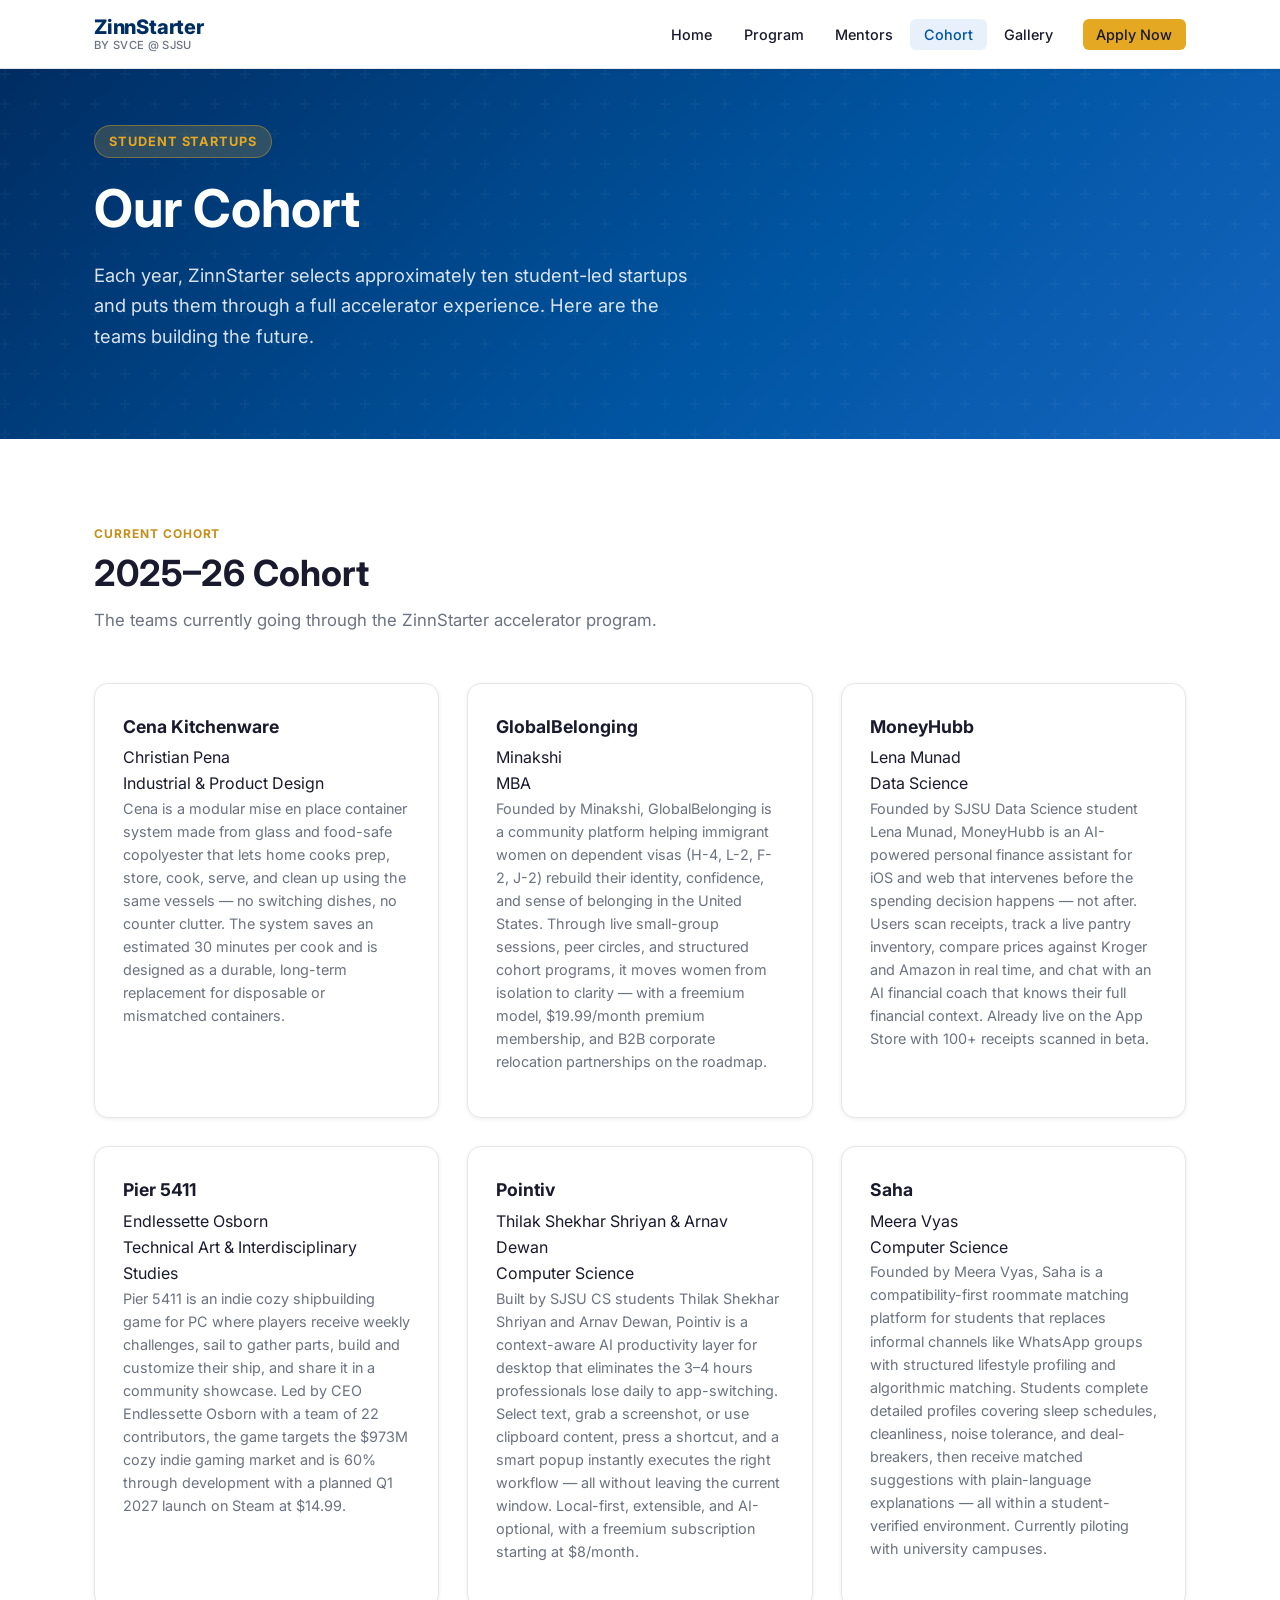
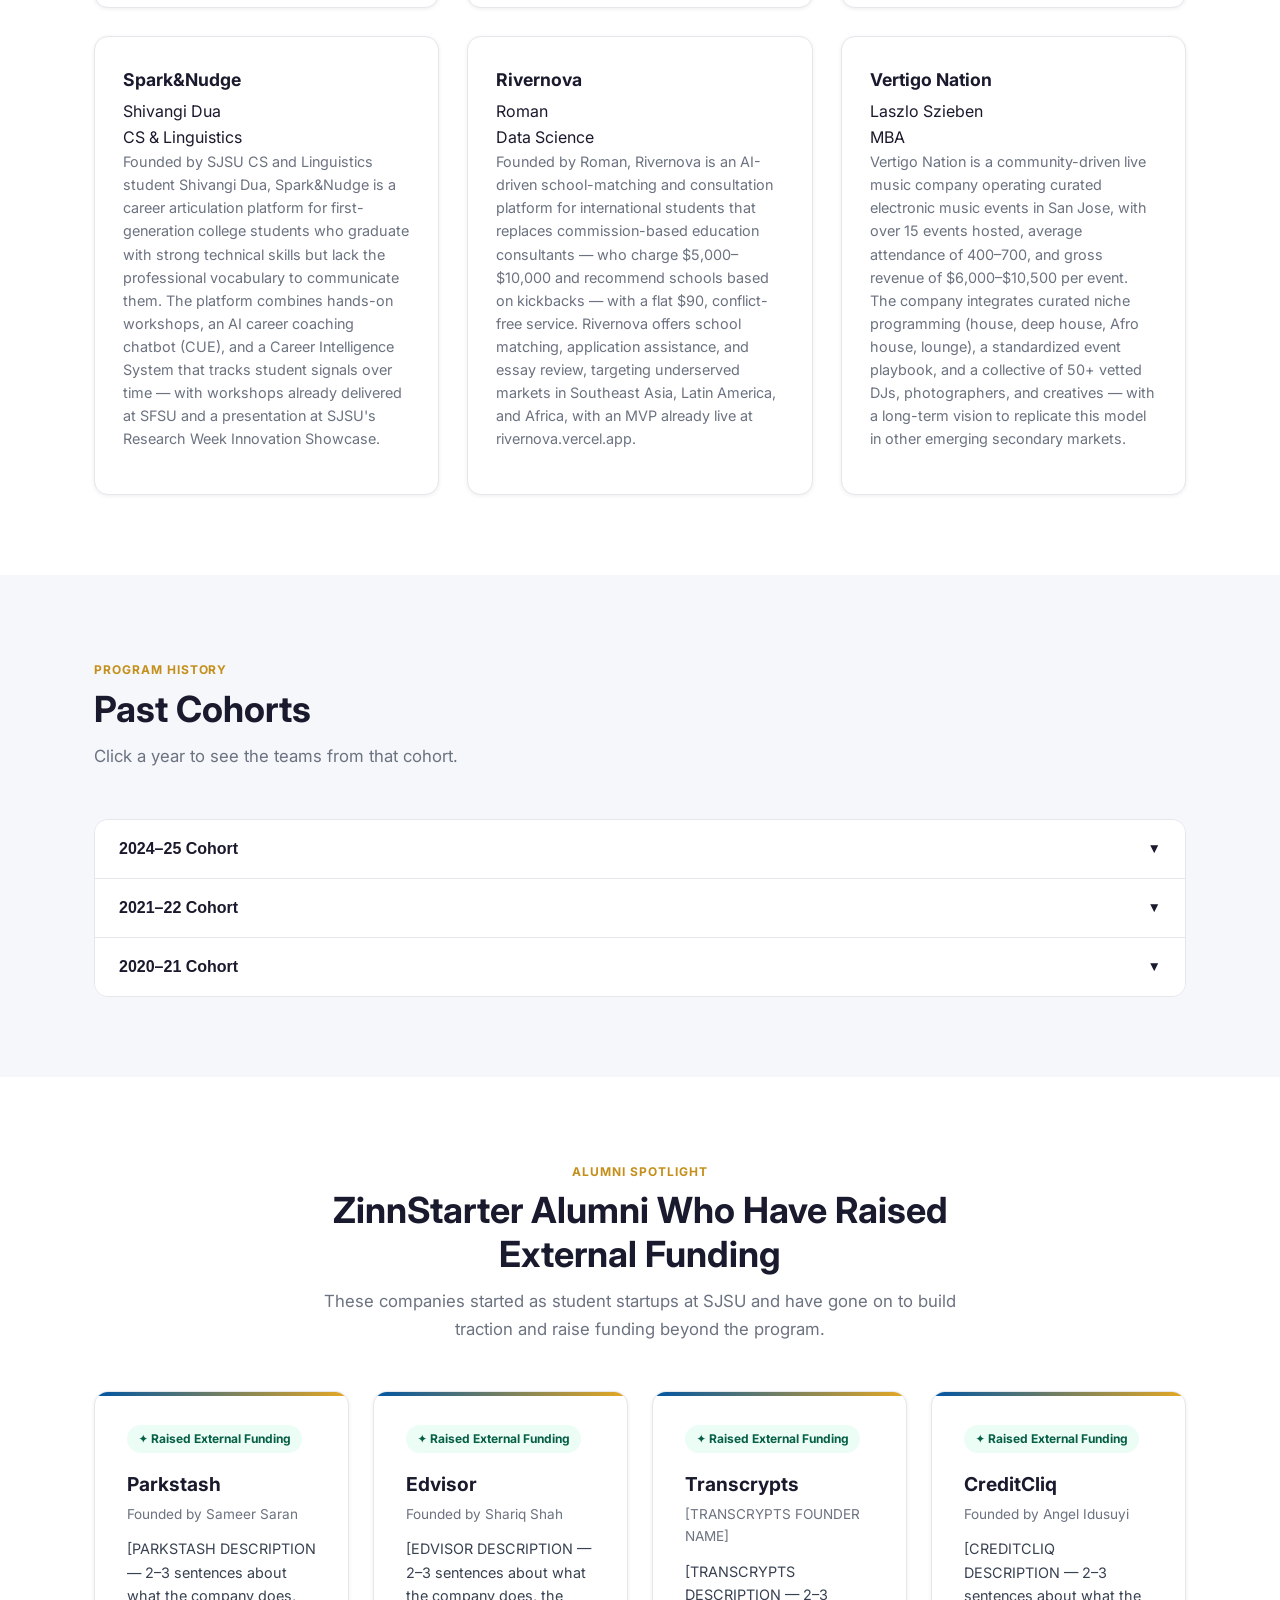
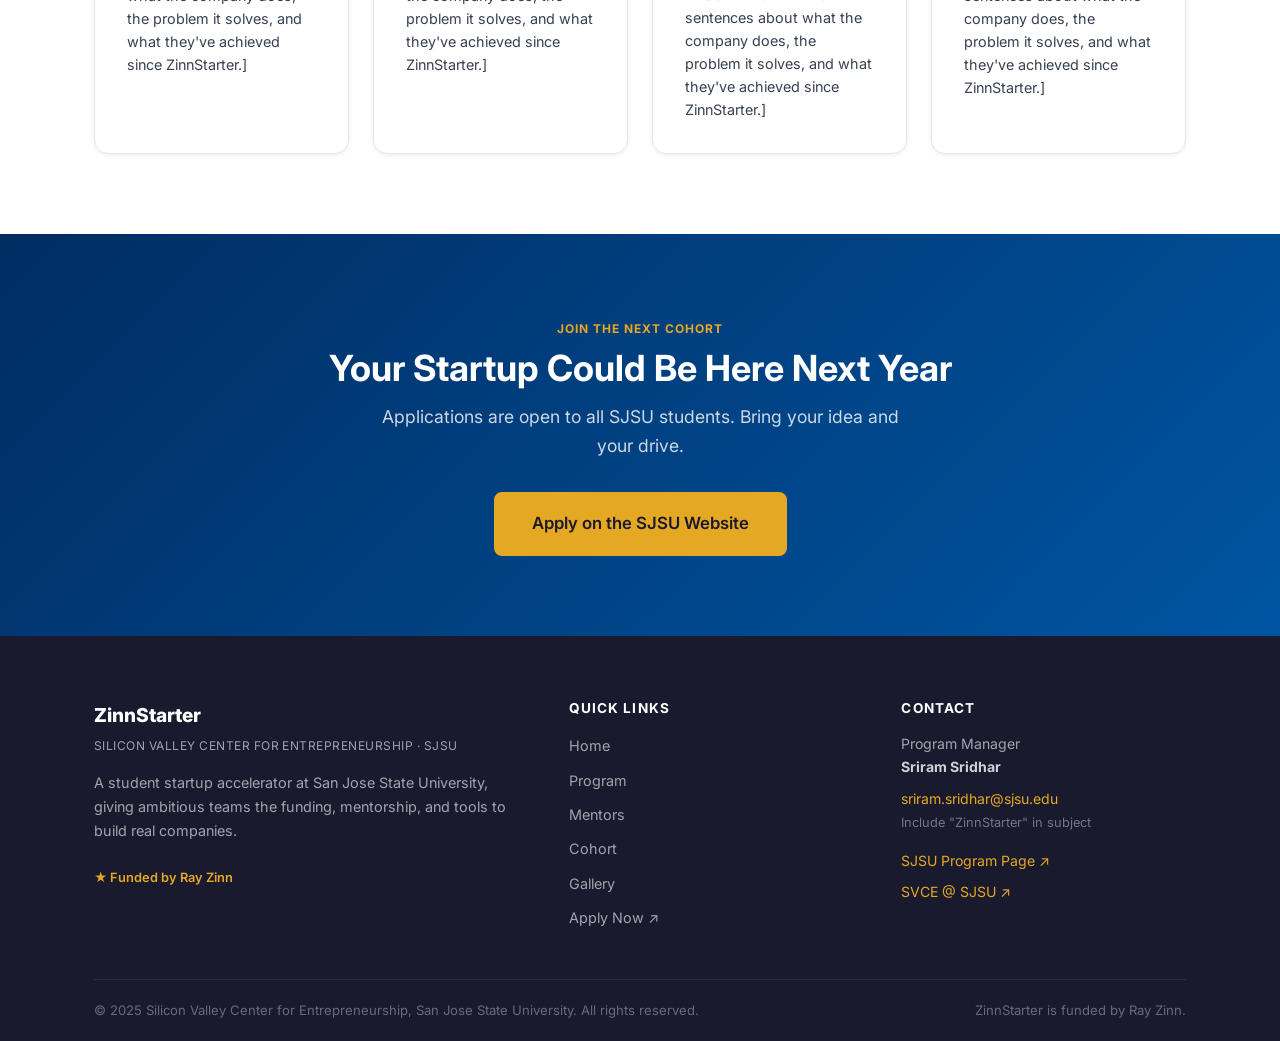
==== cohort.html @ bde7650b "Update all 2025-26 cohort cards to founder + major layout Converted remaining 8 team cards from `.te" ====
<!DOCTYPE html>
<html lang="en">
<head>
  <meta charset="UTF-8" />
  <meta name="viewport" content="width=device-width, initial-scale=1.0" />
  <title>Cohort — ZinnStarter | SVCE @ SJSU</title>
  <meta name="description" content="Meet the current and past ZinnStarter startup teams, and explore our notable alumni who have gone on to raise external funding." />
  <link rel="preconnect" href="https://fonts.googleapis.com" />
  <link rel="preconnect" href="https://fonts.gstatic.com" crossorigin />
  <link href="https://fonts.googleapis.com/css2?family=Inter:wght@400;500;600;700;800&display=swap" rel="stylesheet" />
  <link rel="stylesheet" href="css/styles.css" />
</head>
<body>

  <!-- ============================================================
       NAVIGATION
       ============================================================ -->
  <nav class="nav" id="main-nav">
    <div class="container">
      <div class="nav__inner">
        <a href="index.html" class="nav__logo">
          <span class="nav__logo-name">ZinnStarter</span>
          <span class="nav__logo-sub">by SVCE @ SJSU</span>
        </a>
        <ul class="nav__links">
          <li><a href="index.html">Home</a></li>
          <li><a href="program.html">Program</a></li>
          <li><a href="mentors.html">Mentors</a></li>
          <li><a href="cohort.html" class="active">Cohort</a></li>
          <li><a href="gallery.html">Gallery</a></li>
          <li><a href="https://www.sjsu.edu/svce/programs/zinnstarter.php" target="_blank" class="nav__apply">Apply Now</a></li>
        </ul>
        <button class="nav__hamburger" id="hamburger" aria-label="Toggle menu">
          <span></span><span></span><span></span>
        </button>
      </div>
    </div>
    <div class="nav__mobile" id="mobile-menu">
      <a href="index.html">Home</a>
      <a href="program.html">Program</a>
      <a href="mentors.html">Mentors</a>
      <a href="cohort.html">Cohort</a>
      <a href="gallery.html">Gallery</a>
      <a href="https://www.sjsu.edu/svce/programs/zinnstarter.php" target="_blank" class="nav__apply">Apply Now</a>
    </div>
  </nav>

  <!-- ============================================================
       HERO
       ============================================================ -->
  <section class="hero hero--sm">
    <div class="container">
      <div class="hero__content">
        <div class="hero__eyebrow">Student Startups</div>
        <h1>Our Cohort</h1>
        <p>Each year, ZinnStarter selects approximately ten student-led startups and puts them through a full accelerator experience. Here are the teams building the future.</p>
      </div>
    </div>
  </section>

  <!-- ============================================================
       CURRENT COHORT
       ============================================================ -->
  <section class="section">
    <div class="container">
      <div class="section-header">
        <span class="label">Current Cohort</span>
        <h2>2025–26 Cohort</h2>
        <p style="color: var(--gray);">The teams currently going through the ZinnStarter accelerator program.</p>
      </div>

      <div class="grid-3" style="gap: 1.75rem;">

        <div class="team-card">
          <div class="team-card__name">Cena Kitchenware</div>
          <div class="team-card__founder">Christian Pena</div>
          <div class="team-card__major">Industrial &amp; Product Design</div>
          <p class="team-card__desc">Cena is a modular mise en place container system made from glass and food-safe copolyester that lets home cooks prep, store, cook, serve, and clean up using the same vessels — no switching dishes, no counter clutter. The system saves an estimated 30 minutes per cook and is designed as a durable, long-term replacement for disposable or mismatched containers.</p>
        </div>

        <div class="team-card">
          <div class="team-card__name">GlobalBelonging</div>
          <div class="team-card__founder">Minakshi</div>
          <div class="team-card__major">MBA</div>
          <p class="team-card__desc">Founded by Minakshi, GlobalBelonging is a community platform helping immigrant women on dependent visas (H-4, L-2, F-2, J-2) rebuild their identity, confidence, and sense of belonging in the United States. Through live small-group sessions, peer circles, and structured cohort programs, it moves women from isolation to clarity — with a freemium model, $19.99/month premium membership, and B2B corporate relocation partnerships on the roadmap.</p>
        </div>

        <div class="team-card">
          <div class="team-card__name">MoneyHubb</div>
          <div class="team-card__founder">Lena Munad</div>
          <div class="team-card__major">Data Science</div>
          <p class="team-card__desc">Founded by SJSU Data Science student Lena Munad, MoneyHubb is an AI-powered personal finance assistant for iOS and web that intervenes before the spending decision happens — not after. Users scan receipts, track a live pantry inventory, compare prices against Kroger and Amazon in real time, and chat with an AI financial coach that knows their full financial context. Already live on the App Store with 100+ receipts scanned in beta.</p>
        </div>

        <div class="team-card">
          <div class="team-card__name">Pier 5411</div>
          <div class="team-card__founder">Endlessette Osborn</div>
          <div class="team-card__major">Technical Art &amp; Interdisciplinary Studies</div>
          <p class="team-card__desc">Pier 5411 is an indie cozy shipbuilding game for PC where players receive weekly challenges, sail to gather parts, build and customize their ship, and share it in a community showcase. Led by CEO Endlessette Osborn with a team of 22 contributors, the game targets the $973M cozy indie gaming market and is 60% through development with a planned Q1 2027 launch on Steam at $14.99.</p>
        </div>

        <div class="team-card">
          <div class="team-card__name">Pointiv</div>
          <div class="team-card__founder">Thilak Shekhar Shriyan &amp; Arnav Dewan</div>
          <div class="team-card__major">Computer Science</div>
          <p class="team-card__desc">Built by SJSU CS students Thilak Shekhar Shriyan and Arnav Dewan, Pointiv is a context-aware AI productivity layer for desktop that eliminates the 3–4 hours professionals lose daily to app-switching. Select text, grab a screenshot, or use clipboard content, press a shortcut, and a smart popup instantly executes the right workflow — all without leaving the current window. Local-first, extensible, and AI-optional, with a freemium subscription starting at $8/month.</p>
        </div>

        <div class="team-card">
          <div class="team-card__name">Saha</div>
          <div class="team-card__founder">Meera Vyas</div>
          <div class="team-card__major">Computer Science</div>
          <p class="team-card__desc">Founded by Meera Vyas, Saha is a compatibility-first roommate matching platform for students that replaces informal channels like WhatsApp groups with structured lifestyle profiling and algorithmic matching. Students complete detailed profiles covering sleep schedules, cleanliness, noise tolerance, and deal-breakers, then receive matched suggestions with plain-language explanations — all within a student-verified environment. Currently piloting with university campuses.</p>
        </div>

        <div class="team-card">
          <div class="team-card__name">Spark&amp;Nudge</div>
          <div class="team-card__founder">Shivangi Dua</div>
          <div class="team-card__major">CS &amp; Linguistics</div>
          <p class="team-card__desc">Founded by SJSU CS and Linguistics student Shivangi Dua, Spark&amp;Nudge is a career articulation platform for first-generation college students who graduate with strong technical skills but lack the professional vocabulary to communicate them. The platform combines hands-on workshops, an AI career coaching chatbot (CUE), and a Career Intelligence System that tracks student signals over time — with workshops already delivered at SFSU and a presentation at SJSU's Research Week Innovation Showcase.</p>
        </div>

        <div class="team-card">
          <div class="team-card__name">Rivernova</div>
          <div class="team-card__founder">Roman</div>
          <div class="team-card__major">Data Science</div>
          <p class="team-card__desc">Founded by Roman, Rivernova is an AI-driven school-matching and consultation platform for international students that replaces commission-based education consultants — who charge $5,000–$10,000 and recommend schools based on kickbacks — with a flat $90, conflict-free service. Rivernova offers school matching, application assistance, and essay review, targeting underserved markets in Southeast Asia, Latin America, and Africa, with an MVP already live at rivernova.vercel.app.</p>
        </div>

        <div class="team-card">
          <div class="team-card__name">Vertigo Nation</div>
          <div class="team-card__founder">Laszlo Szieben</div>
          <div class="team-card__major">MBA</div>
          <p class="team-card__desc">Vertigo Nation is a community-driven live music company operating curated electronic music events in San Jose, with over 15 events hosted, average attendance of 400–700, and gross revenue of $6,000–$10,500 per event. The company integrates curated niche programming (house, deep house, Afro house, lounge), a standardized event playbook, and a collective of 50+ vetted DJs, photographers, and creatives — with a long-term vision to replicate this model in other emerging secondary markets.</p>
        </div>

        <!-- Add more team cards here by copying one of the blocks above -->

      </div>
    </div>
  </section>

  <!-- ============================================================
       PAST COHORTS (ACCORDION)
       ============================================================ -->
  <section class="section section--alt">
    <div class="container">
      <div class="section-header">
        <span class="label">Program History</span>
        <h2>Past Cohorts</h2>
        <p style="color: var(--gray);">Click a year to see the teams from that cohort.</p>
      </div>

      <div class="accordion" id="cohort-accordion">

        <div class="accordion__item">
          <button class="accordion__trigger" data-target="cohort-2024-25">
            <span>2024–25 Cohort</span>
            <span class="accordion__chevron">▼</span>
          </button>
          <div class="accordion__body" id="cohort-2024-25">
            <div class="past-team-list">
              <div class="past-team-item"><div class="past-team-item__name">Dawini</div></div>
              <div class="past-team-item"><div class="past-team-item__name">FreshPicked</div></div>
              <div class="past-team-item"><div class="past-team-item__name">GoodLoop</div></div>
              <div class="past-team-item"><div class="past-team-item__name">Little Star Education</div></div>
              <div class="past-team-item"><div class="past-team-item__name">MockerView</div></div>
              <div class="past-team-item"><div class="past-team-item__name">Social Satellite</div></div>
            </div>
          </div>
        </div>

        <div class="accordion__item">
          <button class="accordion__trigger" data-target="cohort-2021-22">
            <span>2021–22 Cohort</span>
            <span class="accordion__chevron">▼</span>
          </button>
          <div class="accordion__body" id="cohort-2021-22">
            <div class="past-team-list">
              <div class="past-team-item"><div class="past-team-item__name">AniTech</div></div>
              <div class="past-team-item"><div class="past-team-item__name">B.Social</div></div>
              <div class="past-team-item"><div class="past-team-item__name">Better Connects</div></div>
              <div class="past-team-item"><div class="past-team-item__name">Feed Me A Job</div></div>
              <div class="past-team-item"><div class="past-team-item__name">FutPlay</div></div>
              <div class="past-team-item"><div class="past-team-item__name">HealthNut</div></div>
              <div class="past-team-item"><div class="past-team-item__name">K7ATSM</div></div>
              <div class="past-team-item"><div class="past-team-item__name">The Likability Experiment</div></div>
              <div class="past-team-item"><div class="past-team-item__name">UrbanFits</div></div>
            </div>
          </div>
        </div>

        <div class="accordion__item">
          <button class="accordion__trigger" data-target="cohort-2020-21">
            <span>2020–21 Cohort</span>
            <span class="accordion__chevron">▼</span>
          </button>
          <div class="accordion__body" id="cohort-2020-21">
            <div class="past-team-list">
              <div class="past-team-item"><div class="past-team-item__name">Cooper Health</div></div>
              <div class="past-team-item"><div class="past-team-item__name">Evolve</div></div>
              <div class="past-team-item"><div class="past-team-item__name">GoUsers</div></div>
              <div class="past-team-item"><div class="past-team-item__name">Haast</div></div>
              <div class="past-team-item"><div class="past-team-item__name">OutFluencer</div></div>
              <div class="past-team-item"><div class="past-team-item__name">Sentry Automation</div></div>
              <div class="past-team-item"><div class="past-team-item__name">The Savory Club</div></div>
              <div class="past-team-item"><div class="past-team-item__name">TransCrypts</div></div>
              <div class="past-team-item"><div class="past-team-item__name">Truga</div></div>
              <div class="past-team-item"><div class="past-team-item__name">YouNancial</div></div>
            </div>
          </div>
        </div>

        <!-- Add more past cohort years above by copying an accordion__item block -->

      </div>
    </div>
  </section>

  <!-- ============================================================
       NOTABLE ALUMNI
       ============================================================ -->
  <section class="section">
    <div class="container">
      <div class="section-header text-center">
        <span class="label">Alumni Spotlight</span>
        <h2>ZinnStarter Alumni Who Have Raised External Funding</h2>
        <p>These companies started as student startups at SJSU and have gone on to build traction and raise funding beyond the program.</p>
      </div>
      <div class="grid-4">

        <div class="alumni-card">
          <div class="alumni-card__badge">✦ Raised External Funding</div>
          <div class="alumni-card__name">Parkstash</div>
          <div class="alumni-card__founder">Founded by Sameer Saran</div>
          <p class="alumni-card__desc">[PARKSTASH DESCRIPTION — 2–3 sentences about what the company does, the problem it solves, and what they've achieved since ZinnStarter.]</p>
        </div>

        <div class="alumni-card">
          <div class="alumni-card__badge">✦ Raised External Funding</div>
          <div class="alumni-card__name">Edvisor</div>
          <div class="alumni-card__founder">Founded by Shariq Shah</div>
          <p class="alumni-card__desc">[EDVISOR DESCRIPTION — 2–3 sentences about what the company does, the problem it solves, and what they've achieved since ZinnStarter.]</p>
        </div>

        <div class="alumni-card">
          <div class="alumni-card__badge">✦ Raised External Funding</div>
          <div class="alumni-card__name">Transcrypts</div>
          <div class="alumni-card__founder">[TRANSCRYPTS FOUNDER NAME]</div>
          <p class="alumni-card__desc">[TRANSCRYPTS DESCRIPTION — 2–3 sentences about what the company does, the problem it solves, and what they've achieved since ZinnStarter.]</p>
        </div>

        <div class="alumni-card">
          <div class="alumni-card__badge">✦ Raised External Funding</div>
          <div class="alumni-card__name">CreditCliq</div>
          <div class="alumni-card__founder">Founded by Angel Idusuyi</div>
          <p class="alumni-card__desc">[CREDITCLIQ DESCRIPTION — 2–3 sentences about what the company does, the problem it solves, and what they've achieved since ZinnStarter.]</p>
        </div>

      </div>
    </div>
  </section>

  <!-- ============================================================
       APPLY CTA
       ============================================================ -->
  <div class="cta-band">
    <div class="container">
      <span class="label" style="color: var(--gold);">Join the Next Cohort</span>
      <h2>Your Startup Could Be Here Next Year</h2>
      <p>Applications are open to all SJSU students. Bring your idea and your drive.</p>
      <a href="https://www.sjsu.edu/svce/programs/zinnstarter.php" target="_blank" class="btn btn-gold btn-lg">Apply on the SJSU Website</a>
    </div>
  </div>

  <!-- ============================================================
       FOOTER
       ============================================================ -->
  <footer class="footer">
    <div class="container">
      <div class="footer__grid">
        <div>
          <span class="footer__logo-name">ZinnStarter</span>
          <span class="footer__logo-sub">Silicon Valley Center for Entrepreneurship · SJSU</span>
          <p class="footer__tagline">A student startup accelerator at San Jose State University, giving ambitious teams the funding, mentorship, and tools to build real companies.</p>
          <span class="footer__funded">★ Funded by Ray Zinn</span>
        </div>
        <div>
          <h4>Quick Links</h4>
          <ul class="footer__links">
            <li><a href="index.html">Home</a></li>
            <li><a href="program.html">Program</a></li>
            <li><a href="mentors.html">Mentors</a></li>
            <li><a href="cohort.html">Cohort</a></li>
            <li><a href="gallery.html">Gallery</a></li>
            <li><a href="https://www.sjsu.edu/svce/programs/zinnstarter.php" target="_blank">Apply Now ↗</a></li>
          </ul>
        </div>
        <div class="footer__contact">
          <h4>Contact</h4>
          <p>Program Manager<br><strong style="color: rgba(255,255,255,0.8);">Sriram Sridhar</strong></p>
          <p><a href="mailto:sriram.sridhar@sjsu.edu?subject=ZinnStarter">sriram.sridhar@sjsu.edu</a><br><span style="font-size: 0.8rem; color: rgba(255,255,255,0.4);">Include "ZinnStarter" in subject</span></p>
          <p style="margin-top: 1rem;"><a href="https://www.sjsu.edu/svce/programs/zinnstarter.php" target="_blank">SJSU Program Page ↗</a></p>
          <p><a href="https://www.sjsu.edu/svce/" target="_blank">SVCE @ SJSU ↗</a></p>
        </div>
      </div>
      <div class="footer__bottom">
        <span>&copy; 2025 Silicon Valley Center for Entrepreneurship, San Jose State University. All rights reserved.</span>
        <span>ZinnStarter is funded by Ray Zinn.</span>
      </div>
    </div>
  </footer>

  <script src="js/nav.js"></script>
  <script src="js/accordion.js"></script>
</body>
</html>
---- css/styles.css ----
/* =============================================================
   ZinnStarter — Main Stylesheet
   SJSU / Silicon Valley Center for Entrepreneurship
   ============================================================= */

/* -------------------------------------------------------------
   1. Variables & Reset
   ------------------------------------------------------------- */
:root {
  --blue:       #0055A2;
  --blue-dark:  #002D62;
  --blue-light: #E8F0FB;
  --gold:       #E5A823;
  --gold-dark:  #C48F1A;
  --dark:       #1A1A2E;
  --gray:       #6B7280;
  --gray-light: #9CA3AF;
  --border:     #E5E7EB;
  --light-bg:   #F5F7FA;
  --white:      #FFFFFF;
  --shadow-sm:  0 1px 4px rgba(0, 0, 0, 0.07);
  --shadow:     0 2px 12px rgba(0, 0, 0, 0.09);
  --shadow-lg:  0 8px 32px rgba(0, 0, 0, 0.12);
  --radius:     8px;
  --radius-lg:  14px;
  --transition: 0.2s ease;
  --max-width:  1140px;
}

*, *::before, *::after {
  box-sizing: border-box;
  margin: 0;
  padding: 0;
}

html {
  scroll-behavior: smooth;
}

body {
  font-family: 'Inter', system-ui, -apple-system, sans-serif;
  font-size: 16px;
  line-height: 1.65;
  color: var(--dark);
  background: var(--white);
  -webkit-font-smoothing: antialiased;
}

img {
  display: block;
  max-width: 100%;
}

a {
  color: var(--blue);
  text-decoration: none;
  transition: color var(--transition);
}

a:hover {
  color: var(--blue-dark);
}

ul {
  list-style: none;
}

/* -------------------------------------------------------------
   2. Typography
   ------------------------------------------------------------- */
h1, h2, h3, h4, h5, h6 {
  font-weight: 700;
  line-height: 1.2;
  color: var(--dark);
}

h1 { font-size: clamp(2rem, 5vw, 3.25rem); }
h2 { font-size: clamp(1.6rem, 3vw, 2.25rem); }
h3 { font-size: clamp(1.2rem, 2vw, 1.5rem); }
h4 { font-size: 1.125rem; }

p {
  color: #374151;
}

.text-center { text-align: center; }
.text-gray   { color: var(--gray); }

.label {
  display: inline-block;
  font-size: 0.75rem;
  font-weight: 700;
  letter-spacing: 0.08em;
  text-transform: uppercase;
  color: var(--gold-dark);
  margin-bottom: 0.5rem;
}

/* -------------------------------------------------------------
   3. Layout Utilities
   ------------------------------------------------------------- */
.container {
  width: 100%;
  max-width: var(--max-width);
  margin: 0 auto;
  padding: 0 1.5rem;
}

.section {
  padding: 5rem 0;
}

.section--alt {
  background: var(--light-bg);
}

.section--dark {
  background: var(--blue-dark);
  color: var(--white);
}

.section--dark h2,
.section--dark h3,
.section--dark p {
  color: var(--white);
}

.section-header {
  margin-bottom: 3rem;
}

.section-header.text-center {
  max-width: 640px;
  margin-left: auto;
  margin-right: auto;
  margin-bottom: 3rem;
}

.section-header h2 {
  margin-bottom: 0.75rem;
}

.section-header p {
  font-size: 1.05rem;
  color: var(--gray);
}

.section--dark .section-header p {
  color: rgba(255, 255, 255, 0.75);
}

.grid-2 {
  display: grid;
  grid-template-columns: 1fr 1fr;
  gap: 2.5rem;
  align-items: center;
}

.grid-3 {
  display: grid;
  grid-template-columns: repeat(3, 1fr);
  gap: 2rem;
}

.grid-4 {
  display: grid;
  grid-template-columns: repeat(4, 1fr);
  gap: 1.5rem;
}

/* -------------------------------------------------------------
   4. Buttons
   ------------------------------------------------------------- */
.btn {
  display: inline-flex;
  align-items: center;
  gap: 0.5rem;
  padding: 0.75rem 1.75rem;
  border-radius: var(--radius);
  font-size: 0.95rem;
  font-weight: 600;
  cursor: pointer;
  border: 2px solid transparent;
  transition: all var(--transition);
  white-space: nowrap;
}

.btn-primary {
  background: var(--blue);
  color: var(--white);
  border-color: var(--blue);
}

.btn-primary:hover {
  background: var(--blue-dark);
  border-color: var(--blue-dark);
  color: var(--white);
}

.btn-gold {
  background: var(--gold);
  color: var(--dark);
  border-color: var(--gold);
}

.btn-gold:hover {
  background: var(--gold-dark);
  border-color: var(--gold-dark);
  color: var(--dark);
}

.btn-outline {
  background: transparent;
  color: var(--white);
  border-color: rgba(255, 255, 255, 0.7);
}

.btn-outline:hover {
  background: rgba(255, 255, 255, 0.12);
  color: var(--white);
  border-color: var(--white);
}

.btn-outline-blue {
  background: transparent;
  color: var(--blue);
  border-color: var(--blue);
}

.btn-outline-blue:hover {
  background: var(--blue);
  color: var(--white);
}

.btn-lg {
  padding: 1rem 2.25rem;
  font-size: 1.05rem;
}

.btn-group {
  display: flex;
  gap: 1rem;
  flex-wrap: wrap;
}

/* -------------------------------------------------------------
   5. Navigation
   ------------------------------------------------------------- */
.nav {
  position: sticky;
  top: 0;
  z-index: 100;
  background: var(--white);
  border-bottom: 1px solid var(--border);
  box-shadow: var(--shadow-sm);
}

.nav__inner {
  display: flex;
  align-items: center;
  justify-content: space-between;
  height: 68px;
}

.nav__logo {
  display: flex;
  flex-direction: column;
  line-height: 1.2;
  text-decoration: none;
}

.nav__logo-name {
  font-size: 1.25rem;
  font-weight: 800;
  color: var(--blue-dark);
  letter-spacing: -0.01em;
}

.nav__logo-sub {
  font-size: 0.7rem;
  font-weight: 500;
  color: var(--gray);
  letter-spacing: 0.03em;
  text-transform: uppercase;
}

.nav__links {
  display: flex;
  align-items: center;
  gap: 0.25rem;
}

.nav__links a {
  padding: 0.45rem 0.85rem;
  border-radius: 6px;
  font-size: 0.9rem;
  font-weight: 500;
  color: var(--dark);
  transition: all var(--transition);
}

.nav__links a:hover,
.nav__links a.active {
  color: var(--blue);
  background: var(--blue-light);
}

.nav__apply {
  margin-left: 0.75rem;
  padding: 0.5rem 1.25rem;
  background: var(--gold);
  color: var(--dark) !important;
  border-radius: var(--radius);
  font-weight: 700;
  font-size: 0.88rem;
}

.nav__apply:hover {
  background: var(--gold-dark) !important;
  color: var(--dark) !important;
}

.nav__hamburger {
  display: none;
  flex-direction: column;
  gap: 5px;
  background: none;
  border: none;
  cursor: pointer;
  padding: 6px;
}

.nav__hamburger span {
  display: block;
  width: 24px;
  height: 2px;
  background: var(--dark);
  border-radius: 2px;
  transition: all var(--transition);
}

.nav__mobile {
  display: none;
  flex-direction: column;
  background: var(--white);
  border-top: 1px solid var(--border);
  padding: 1rem 1.5rem 1.5rem;
  gap: 0.25rem;
}

.nav__mobile a {
  display: block;
  padding: 0.65rem 0.75rem;
  border-radius: 6px;
  font-weight: 500;
  color: var(--dark);
}

.nav__mobile a:hover {
  background: var(--blue-light);
  color: var(--blue);
}

.nav__mobile .nav__apply {
  margin-left: 0;
  margin-top: 0.5rem;
  text-align: center;
  display: block;
  padding: 0.75rem;
}

.nav.mobile-open .nav__mobile {
  display: flex;
}

/* -------------------------------------------------------------
   6. Hero Sections
   ------------------------------------------------------------- */
.hero {
  background: linear-gradient(135deg, var(--blue-dark) 0%, var(--blue) 60%, #1565C0 100%);
  color: var(--white);
  padding: 6rem 0;
  position: relative;
  overflow: hidden;
}

.hero::before {
  content: '';
  position: absolute;
  inset: 0;
  background: url("data:image/svg+xml,%3Csvg width='60' height='60' viewBox='0 0 60 60' xmlns='http://www.w3.org/2000/svg'%3E%3Cg fill='none' fill-rule='evenodd'%3E%3Cg fill='%23ffffff' fill-opacity='0.03'%3E%3Cpath d='M36 34v-4h-2v4h-4v2h4v4h2v-4h4v-2h-4zm0-30V0h-2v4h-4v2h4v4h2V6h4V4h-4zM6 34v-4H4v4H0v2h4v4h2v-4h4v-2H6zM6 4V0H4v4H0v2h4v4h2V6h4V4H6z'/%3E%3C/g%3E%3C/g%3E%3C/svg%3E");
  pointer-events: none;
}

.hero--sm {
  padding: 3.5rem 0;
}

.hero__content {
  position: relative;
  z-index: 1;
}

.hero h1 {
  color: var(--white);
  margin-bottom: 1.25rem;
}

.hero p {
  color: rgba(255, 255, 255, 0.85);
  font-size: 1.15rem;
  max-width: 620px;
  margin-bottom: 2rem;
}

.hero__eyebrow {
  display: inline-block;
  background: rgba(229, 168, 35, 0.2);
  color: var(--gold);
  border: 1px solid rgba(229, 168, 35, 0.4);
  border-radius: 100px;
  padding: 0.3rem 0.9rem;
  font-size: 0.8rem;
  font-weight: 700;
  letter-spacing: 0.07em;
  text-transform: uppercase;
  margin-bottom: 1.25rem;
}

/* -------------------------------------------------------------
   7. Cards
   ------------------------------------------------------------- */
.card {
  background: var(--white);
  border: 1px solid var(--border);
  border-radius: var(--radius-lg);
  padding: 2rem;
  box-shadow: var(--shadow-sm);
  transition: transform var(--transition), box-shadow var(--transition);
}

.card:hover {
  transform: translateY(-3px);
  box-shadow: var(--shadow);
}

.card__icon {
  width: 48px;
  height: 48px;
  border-radius: 10px;
  background: var(--blue-light);
  display: flex;
  align-items: center;
  justify-content: center;
  margin-bottom: 1.25rem;
  font-size: 1.4rem;
}

.card h3 {
  margin-bottom: 0.5rem;
}

.card p {
  font-size: 0.95rem;
  color: var(--gray);
}

/* -------------------------------------------------------------
   8. Placeholder Images
   ------------------------------------------------------------- */
.placeholder-img {
  background: linear-gradient(135deg, #E5E7EB 0%, #D1D5DB 100%);
  border-radius: var(--radius);
  display: flex;
  align-items: center;
  justify-content: center;
  text-align: center;
  color: var(--gray);
  font-size: 0.8rem;
  font-weight: 600;
  letter-spacing: 0.04em;
  text-transform: uppercase;
  border: 2px dashed #9CA3AF;
  padding: 1rem;
  line-height: 1.4;
}

.placeholder-img--square {
  aspect-ratio: 1 / 1;
}

.placeholder-img--wide {
  aspect-ratio: 16 / 9;
}

.placeholder-img--tall {
  aspect-ratio: 3 / 4;
}

/* -------------------------------------------------------------
   9. Stats Bar
   ------------------------------------------------------------- */
.stats-bar {
  background: var(--blue-dark);
  padding: 3rem 0;
}

.stats-bar__grid {
  display: grid;
  grid-template-columns: repeat(4, 1fr);
  gap: 1rem;
  text-align: center;
}

.stat-item__number {
  font-size: 2.25rem;
  font-weight: 800;
  color: var(--gold);
  line-height: 1;
  margin-bottom: 0.35rem;
}

.stat-item__label {
  font-size: 0.85rem;
  color: rgba(255, 255, 255, 0.75);
  font-weight: 500;
}

/* -------------------------------------------------------------
   10. Mentor Cards
   ------------------------------------------------------------- */
.mentor-card {
  background: var(--white);
  border: 1px solid var(--border);
  border-radius: var(--radius-lg);
  overflow: hidden;
  box-shadow: var(--shadow-sm);
  transition: transform var(--transition), box-shadow var(--transition);
}

.mentor-card:hover {
  transform: translateY(-4px);
  box-shadow: var(--shadow);
}

.mentor-card__photo {
  width: 100%;
  aspect-ratio: 1 / 1;
  object-fit: cover;
}

.mentor-card__body {
  padding: 1.5rem;
}

.mentor-card__name {
  font-size: 1.1rem;
  font-weight: 700;
  margin-bottom: 0.2rem;
  color: var(--dark);
}

.mentor-card__title {
  font-size: 0.85rem;
  color: var(--blue);
  font-weight: 600;
  margin-bottom: 0.75rem;
}

.mentor-card__bio {
  font-size: 0.9rem;
  color: var(--gray);
  line-height: 1.6;
}

/* -------------------------------------------------------------
   11. Team / Cohort Cards
   ------------------------------------------------------------- */
.team-card {
  background: var(--white);
  border: 1px solid var(--border);
  border-radius: var(--radius-lg);
  padding: 1.75rem;
  box-shadow: var(--shadow-sm);
  transition: transform var(--transition), box-shadow var(--transition);
}

.team-card:hover {
  transform: translateY(-3px);
  box-shadow: var(--shadow);
}

.team-card__logo {
  width: 64px;
  height: 64px;
  border-radius: 10px;
  margin-bottom: 1.25rem;
}

.team-card__name {
  font-size: 1.1rem;
  font-weight: 700;
  margin-bottom: 0.2rem;
}

.team-card__tagline {
  font-size: 0.85rem;
  color: var(--blue);
  font-weight: 600;
  margin-bottom: 0.75rem;
}

.team-card__desc {
  font-size: 0.9rem;
  color: var(--gray);
  line-height: 1.6;
  margin-bottom: 1rem;
}

.tag {
  display: inline-block;
  padding: 0.25rem 0.65rem;
  background: var(--blue-light);
  color: var(--blue);
  border-radius: 100px;
  font-size: 0.75rem;
  font-weight: 600;
  margin-right: 0.35rem;
  margin-bottom: 0.25rem;
}

.tag--gold {
  background: rgba(229, 168, 35, 0.15);
  color: var(--gold-dark);
}

.tag--green {
  background: #ECFDF5;
  color: #065F46;
}

/* -------------------------------------------------------------
   12. Alumni Section
   ------------------------------------------------------------- */
.alumni-card {
  background: var(--white);
  border: 1px solid var(--border);
  border-radius: var(--radius-lg);
  padding: 2rem;
  box-shadow: var(--shadow-sm);
  position: relative;
  overflow: hidden;
}

.alumni-card::before {
  content: '';
  position: absolute;
  top: 0;
  left: 0;
  right: 0;
  height: 4px;
  background: linear-gradient(90deg, var(--blue), var(--gold));
}

.alumni-card__badge {
  display: inline-flex;
  align-items: center;
  gap: 0.3rem;
  background: #ECFDF5;
  color: #065F46;
  border-radius: 100px;
  padding: 0.25rem 0.7rem;
  font-size: 0.75rem;
  font-weight: 700;
  margin-bottom: 1rem;
}

.alumni-card__name {
  font-size: 1.2rem;
  font-weight: 700;
  margin-bottom: 0.15rem;
}

.alumni-card__founder {
  font-size: 0.85rem;
  color: var(--gray);
  margin-bottom: 0.75rem;
}

.alumni-card__desc {
  font-size: 0.9rem;
  color: #374151;
  line-height: 1.6;
}

/* -------------------------------------------------------------
   13. Gallery
   ------------------------------------------------------------- */
.gallery-item img.gallery-item__img {
  width: 100%;
  aspect-ratio: 4 / 3;
  object-fit: cover;
  display: block;
}

.gallery-grid {
  display: grid;
  grid-template-columns: repeat(3, 1fr);
  gap: 1rem;
}

.gallery-item {
  cursor: pointer;
  border-radius: var(--radius);
  overflow: hidden;
  position: relative;
}

.gallery-item:hover .gallery-item__overlay {
  opacity: 1;
}

.gallery-item__overlay {
  position: absolute;
  inset: 0;
  background: rgba(0, 45, 98, 0.6);
  display: flex;
  align-items: center;
  justify-content: center;
  opacity: 0;
  transition: opacity var(--transition);
  color: var(--white);
  font-size: 2rem;
}

/* Lightbox */
.lightbox {
  display: none;
  position: fixed;
  inset: 0;
  background: rgba(0, 0, 0, 0.9);
  z-index: 1000;
  align-items: center;
  justify-content: center;
}

.lightbox.open {
  display: flex;
}

.lightbox__inner {
  position: relative;
  max-width: 90vw;
  max-height: 90vh;
}

.lightbox__close {
  position: absolute;
  top: -2.5rem;
  right: 0;
  background: none;
  border: none;
  color: var(--white);
  font-size: 1.75rem;
  cursor: pointer;
  line-height: 1;
}

.lightbox__img {
  max-width: 90vw;
  max-height: 80vh;
  object-fit: contain;
  border-radius: var(--radius);
}

/* Video grid */
.video-grid {
  display: grid;
  grid-template-columns: repeat(3, 1fr);
  gap: 1.5rem;
}

.video-card {
  border-radius: var(--radius-lg);
  overflow: hidden;
  box-shadow: var(--shadow);
}

.video-card__embed {
  aspect-ratio: 16 / 9;
}

.video-card__embed iframe {
  width: 100%;
  height: 100%;
  border: none;
}

.video-card__caption {
  padding: 1rem 1.25rem;
  background: var(--white);
  border: 1px solid var(--border);
  border-top: none;
  font-size: 0.9rem;
  font-weight: 600;
  color: var(--dark);
}

/* -------------------------------------------------------------
   14. Accordion (Past Cohorts)
   ------------------------------------------------------------- */
.accordion {
  border: 1px solid var(--border);
  border-radius: var(--radius-lg);
  overflow: hidden;
}

.accordion__item {
  border-bottom: 1px solid var(--border);
}

.accordion__item:last-child {
  border-bottom: none;
}

.accordion__trigger {
  width: 100%;
  display: flex;
  align-items: center;
  justify-content: space-between;
  padding: 1.25rem 1.5rem;
  background: var(--white);
  border: none;
  cursor: pointer;
  font-size: 1rem;
  font-weight: 600;
  color: var(--dark);
  text-align: left;
  transition: background var(--transition);
}

.accordion__trigger:hover {
  background: var(--light-bg);
}

.accordion__trigger.open {
  background: var(--blue-light);
  color: var(--blue);
}

.accordion__chevron {
  font-size: 0.85rem;
  transition: transform var(--transition);
}

.accordion__trigger.open .accordion__chevron {
  transform: rotate(180deg);
}

.accordion__body {
  display: none;
  padding: 1.25rem 1.5rem;
  background: var(--light-bg);
}

.accordion__body.open {
  display: block;
}

.past-team-list {
  display: grid;
  grid-template-columns: repeat(auto-fill, minmax(240px, 1fr));
  gap: 0.75rem;
}

.past-team-item {
  background: var(--white);
  border: 1px solid var(--border);
  border-radius: var(--radius);
  padding: 1rem 1.25rem;
}

.past-team-item__name {
  font-weight: 700;
  font-size: 0.95rem;
  margin-bottom: 0.2rem;
}

.past-team-item__desc {
  font-size: 0.82rem;
  color: var(--gray);
}

/* -------------------------------------------------------------
   15. Checklist & Feature Lists
   ------------------------------------------------------------- */
.checklist {
  display: flex;
  flex-direction: column;
  gap: 0.6rem;
}

.checklist li {
  display: flex;
  align-items: flex-start;
  gap: 0.65rem;
  font-size: 0.95rem;
  color: #374151;
}

.checklist li::before {
  content: '✓';
  display: inline-flex;
  align-items: center;
  justify-content: center;
  min-width: 20px;
  height: 20px;
  background: var(--blue);
  color: var(--white);
  border-radius: 50%;
  font-size: 0.65rem;
  font-weight: 700;
  margin-top: 2px;
  flex-shrink: 0;
}

.numbered-list {
  display: flex;
  flex-direction: column;
  gap: 1rem;
  counter-reset: req-counter;
}

.numbered-list li {
  display: flex;
  align-items: flex-start;
  gap: 1rem;
  counter-increment: req-counter;
}

.numbered-list li::before {
  content: counter(req-counter);
  display: inline-flex;
  align-items: center;
  justify-content: center;
  min-width: 32px;
  height: 32px;
  background: var(--blue);
  color: var(--white);
  border-radius: 50%;
  font-size: 0.85rem;
  font-weight: 700;
  flex-shrink: 0;
  margin-top: 1px;
}

/* -------------------------------------------------------------
   16. Highlight Box / Callout
   ------------------------------------------------------------- */
.callout {
  background: var(--blue-light);
  border-left: 4px solid var(--blue);
  border-radius: 0 var(--radius) var(--radius) 0;
  padding: 1.5rem 2rem;
}

.callout--gold {
  background: rgba(229, 168, 35, 0.1);
  border-left-color: var(--gold);
}

.callout h4 {
  margin-bottom: 0.5rem;
  color: var(--blue-dark);
}

.callout--gold h4 {
  color: var(--gold-dark);
}

/* -------------------------------------------------------------
   17. Quote / Ray Zinn Feature
   ------------------------------------------------------------- */
.quote-block {
  border-left: 4px solid var(--gold);
  padding: 1rem 1.5rem;
  margin: 1.5rem 0;
}

.quote-block p {
  font-size: 1.15rem;
  font-style: italic;
  color: var(--dark);
  line-height: 1.7;
}

.quote-block cite {
  display: block;
  margin-top: 0.75rem;
  font-size: 0.85rem;
  font-weight: 600;
  color: var(--gray);
  font-style: normal;
}

.ray-feature {
  display: grid;
  grid-template-columns: 280px 1fr;
  gap: 3rem;
  align-items: start;
}

.ray-feature__photo-wrap {
  position: sticky;
  top: 88px;
}

.ray-feature__label {
  font-size: 0.75rem;
  font-weight: 700;
  text-transform: uppercase;
  letter-spacing: 0.08em;
  color: var(--gold-dark);
  margin-bottom: 0.5rem;
}

.ray-feature__name {
  font-size: 1.75rem;
  font-weight: 800;
  color: var(--dark);
  margin-bottom: 0.25rem;
}

.ray-feature__title {
  font-size: 0.9rem;
  color: var(--gray);
  margin-bottom: 1.5rem;
}

/* -------------------------------------------------------------
   18. CTA Band
   ------------------------------------------------------------- */
.cta-band {
  background: linear-gradient(135deg, var(--blue-dark), var(--blue));
  color: var(--white);
  padding: 5rem 0;
  text-align: center;
}

.cta-band h2 {
  color: var(--white);
  margin-bottom: 0.75rem;
}

.cta-band p {
  color: rgba(255, 255, 255, 0.8);
  font-size: 1.1rem;
  margin-bottom: 2rem;
  max-width: 520px;
  margin-left: auto;
  margin-right: auto;
}

/* -------------------------------------------------------------
   19. Footer
   ------------------------------------------------------------- */
.footer {
  background: var(--dark);
  color: rgba(255, 255, 255, 0.75);
  padding: 4rem 0 0;
}

.footer__grid {
  display: grid;
  grid-template-columns: 1.5fr 1fr 1fr;
  gap: 3rem;
  padding-bottom: 3rem;
}

.footer__logo-name {
  font-size: 1.2rem;
  font-weight: 800;
  color: var(--white);
  display: block;
  margin-bottom: 0.25rem;
}

.footer__logo-sub {
  font-size: 0.75rem;
  color: var(--gray-light);
  letter-spacing: 0.04em;
  text-transform: uppercase;
  display: block;
  margin-bottom: 1rem;
}

.footer__tagline {
  font-size: 0.9rem;
  line-height: 1.65;
  margin-bottom: 1.25rem;
  color: rgba(255, 255, 255, 0.6);
}

.footer__funded {
  display: inline-flex;
  align-items: center;
  gap: 0.5rem;
  font-size: 0.8rem;
  color: var(--gold);
  font-weight: 600;
}

.footer h4 {
  font-size: 0.85rem;
  font-weight: 700;
  text-transform: uppercase;
  letter-spacing: 0.08em;
  color: var(--white);
  margin-bottom: 1rem;
}

.footer__links {
  display: flex;
  flex-direction: column;
  gap: 0.5rem;
}

.footer__links a {
  font-size: 0.9rem;
  color: rgba(255, 255, 255, 0.6);
  transition: color var(--transition);
}

.footer__links a:hover {
  color: var(--white);
}

.footer__contact p {
  font-size: 0.88rem;
  margin-bottom: 0.5rem;
  color: rgba(255, 255, 255, 0.6);
}

.footer__contact a {
  color: var(--gold);
}

.footer__contact a:hover {
  color: var(--gold-dark);
}

.footer__bottom {
  border-top: 1px solid rgba(255, 255, 255, 0.08);
  padding: 1.25rem 0;
  display: flex;
  align-items: center;
  justify-content: space-between;
  font-size: 0.82rem;
  color: rgba(255, 255, 255, 0.35);
}

/* -------------------------------------------------------------
   20. Chatbot Placeholder (for later)
   ------------------------------------------------------------- */
/* The chatbot widget styles are reserved here and will be populated
   when the AI bot feature is added. See README for instructions. */

/* -------------------------------------------------------------
   21. Responsive
   ------------------------------------------------------------- */
@media (max-width: 1024px) {
  .grid-4 {
    grid-template-columns: repeat(2, 1fr);
  }

  .stats-bar__grid {
    grid-template-columns: repeat(2, 1fr);
    gap: 1.5rem;
  }

  .ray-feature {
    grid-template-columns: 220px 1fr;
    gap: 2rem;
  }
}

@media (max-width: 768px) {
  .section {
    padding: 3.5rem 0;
  }

  .grid-2,
  .grid-3,
  .grid-4 {
    grid-template-columns: 1fr;
  }

  .gallery-grid,
  .video-grid {
    grid-template-columns: repeat(2, 1fr);
  }

  .ray-feature {
    grid-template-columns: 1fr;
    gap: 1.5rem;
  }

  .ray-feature__photo-wrap {
    position: static;
    max-width: 240px;
  }

  .footer__grid {
    grid-template-columns: 1fr;
    gap: 2rem;
  }

  .footer__bottom {
    flex-direction: column;
    gap: 0.5rem;
    text-align: center;
  }

  .nav__links {
    display: none;
  }

  .nav__hamburger {
    display: flex;
  }

  .stats-bar__grid {
    grid-template-columns: repeat(2, 1fr);
  }

  .hero {
    padding: 4rem 0;
  }
}

@media (max-width: 480px) {
  .gallery-grid,
  .video-grid {
    grid-template-columns: 1fr;
  }

  .btn-group {
    flex-direction: column;
  }

  .btn-lg {
    width: 100%;
    justify-content: center;
  }

  .stats-bar__grid {
    grid-template-columns: repeat(2, 1fr);
  }
}
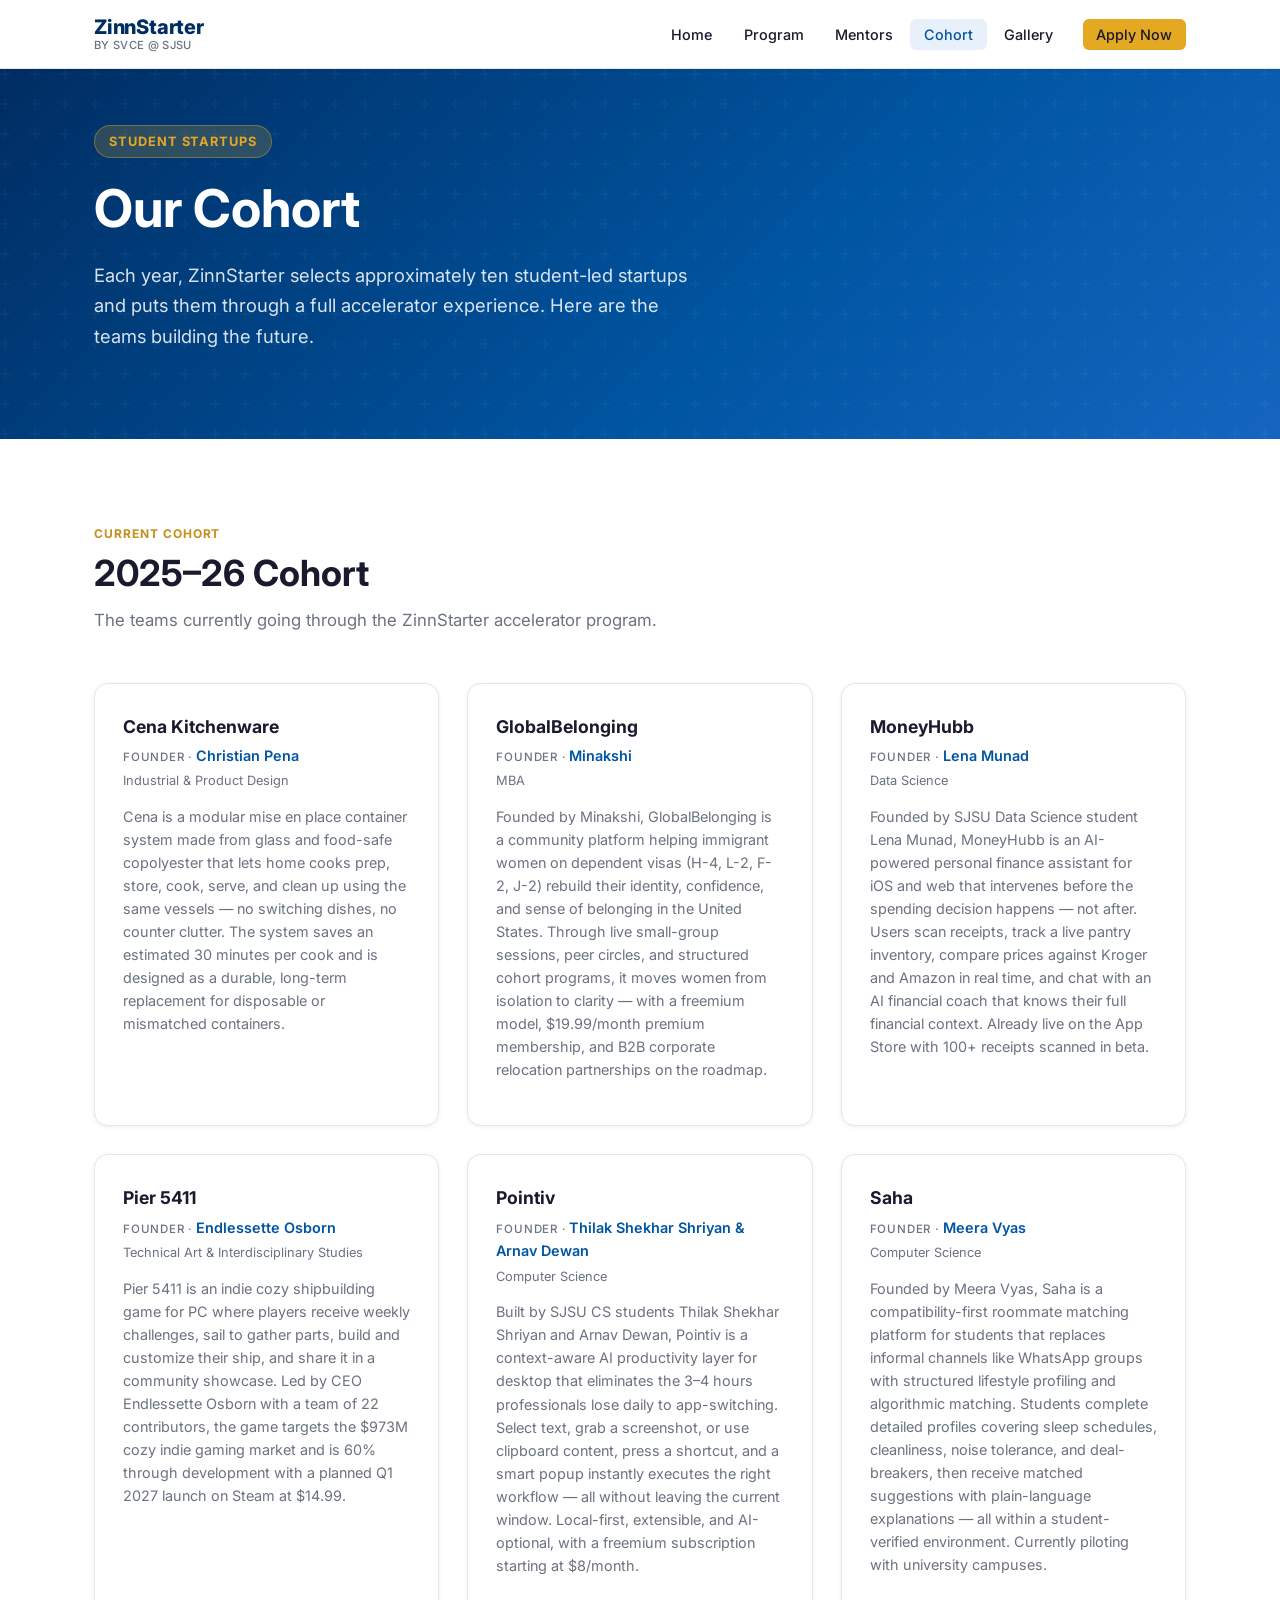
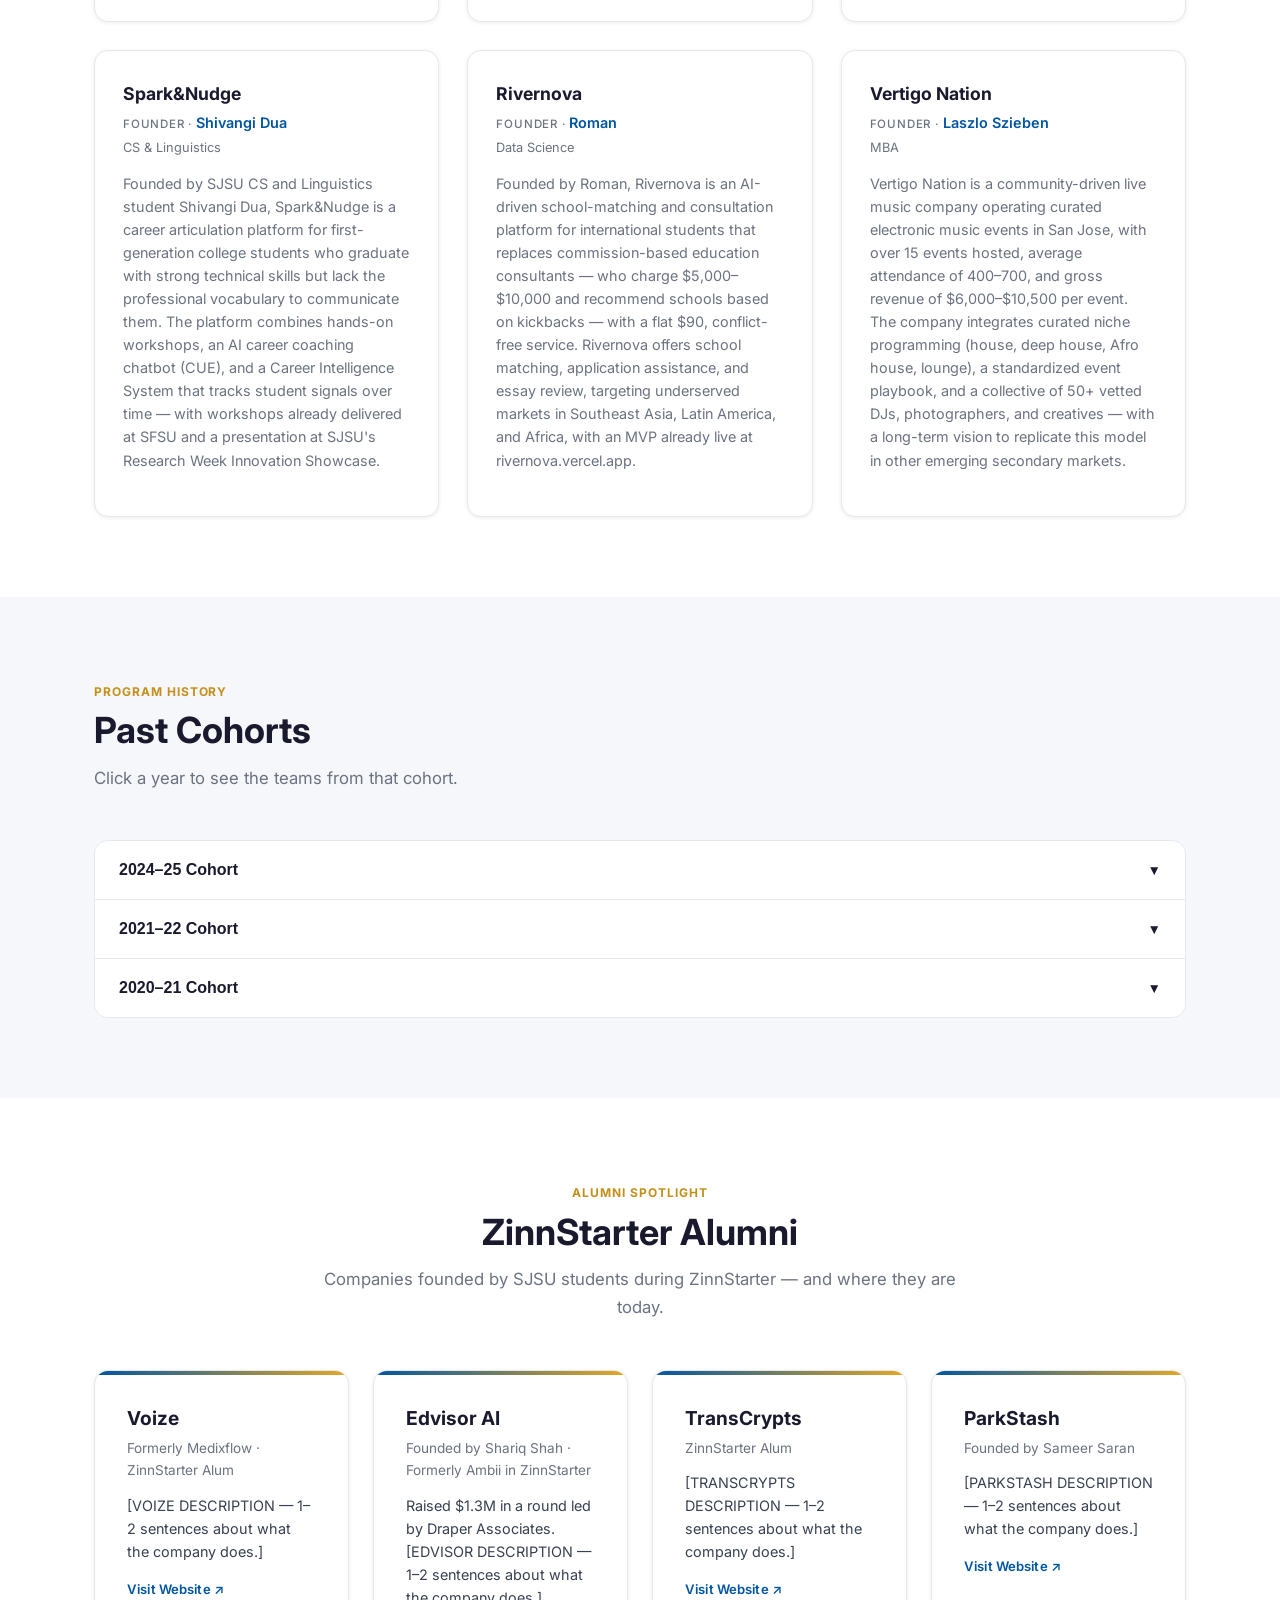
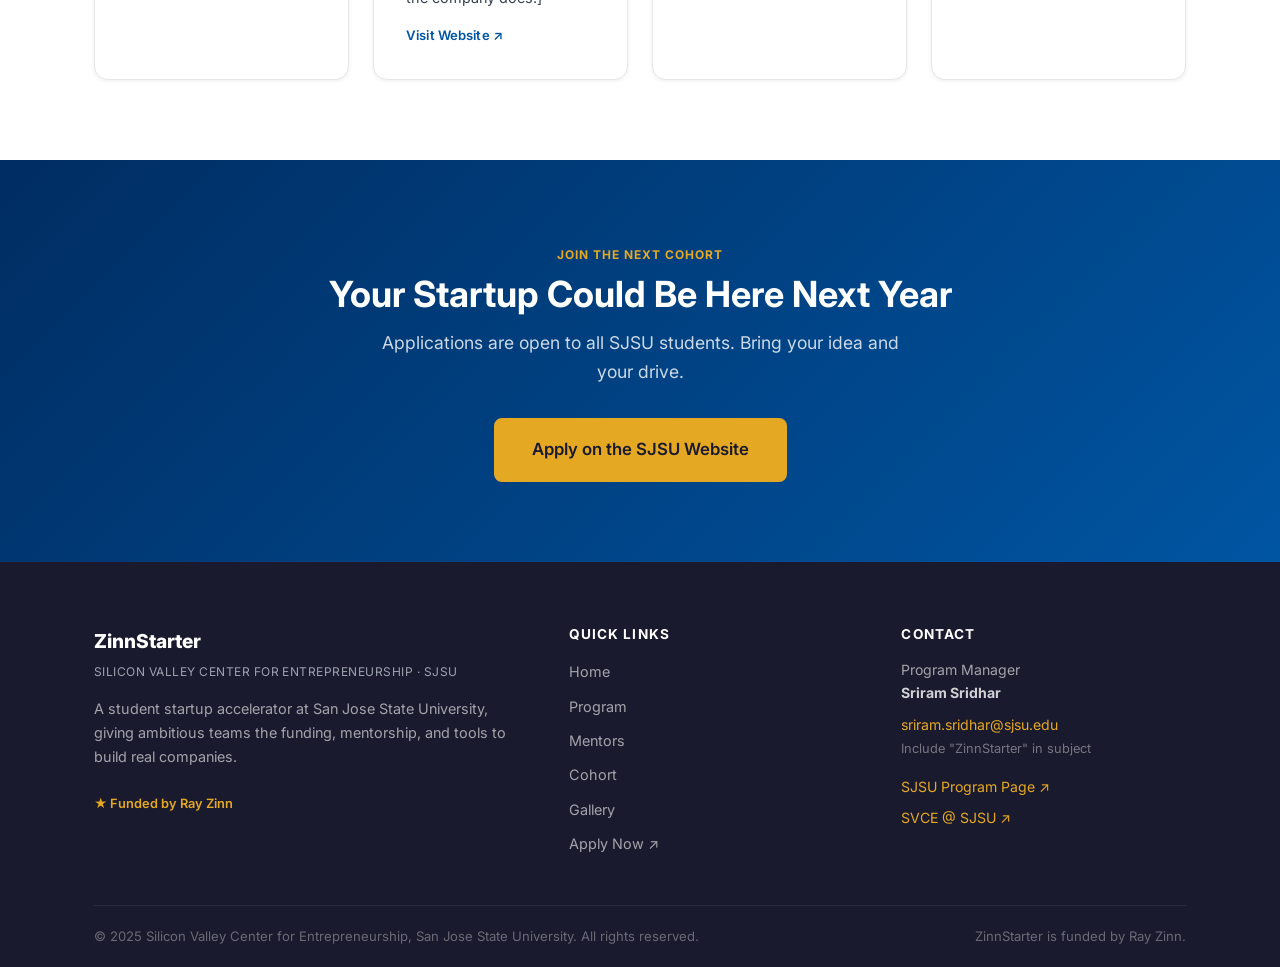
==== commit 070e6a1c: "Overhaul alumni section per Dr. Basu's feedback - Remove generic "Raised External Funding" badges to" ====
--- a/cohort.html
+++ b/cohort.html
@@ -224,37 +224,37 @@
     <div class="container">
       <div class="section-header text-center">
         <span class="label">Alumni Spotlight</span>
-        <h2>ZinnStarter Alumni Who Have Raised External Funding</h2>
-        <p>These companies started as student startups at SJSU and have gone on to build traction and raise funding beyond the program.</p>
+        <h2>ZinnStarter Alumni</h2>
+        <p>Companies founded by SJSU students during ZinnStarter — and where they are today.</p>
       </div>
       <div class="grid-4">
 
         <div class="alumni-card">
-          <div class="alumni-card__badge">✦ Raised External Funding</div>
-          <div class="alumni-card__name">Parkstash</div>
+          <div class="alumni-card__name">Voize</div>
+          <div class="alumni-card__founder">Formerly Medixflow · ZinnStarter Alum</div>
+          <p class="alumni-card__desc">[VOIZE DESCRIPTION — 1–2 sentences about what the company does.]</p>
+          <a href="https://www.voize.ai/us" target="_blank" class="alumni-card__link">Visit Website ↗</a>
+        </div>
+
+        <div class="alumni-card">
+          <div class="alumni-card__name">Edvisor AI</div>
+          <div class="alumni-card__founder">Founded by Shariq Shah · Formerly Ambii in ZinnStarter</div>
+          <p class="alumni-card__desc">Raised $1.3M in a round led by Draper Associates. [EDVISOR DESCRIPTION — 1–2 sentences about what the company does.]</p>
+          <a href="https://edvisor.ai/" target="_blank" class="alumni-card__link">Visit Website ↗</a>
+        </div>
+
+        <div class="alumni-card">
+          <div class="alumni-card__name">TransCrypts</div>
+          <div class="alumni-card__founder">ZinnStarter Alum</div>
+          <p class="alumni-card__desc">[TRANSCRYPTS DESCRIPTION — 1–2 sentences about what the company does.]</p>
+          <a href="https://www.transcrypts.com/" target="_blank" class="alumni-card__link">Visit Website ↗</a>
+        </div>
+
+        <div class="alumni-card">
+          <div class="alumni-card__name">ParkStash</div>
           <div class="alumni-card__founder">Founded by Sameer Saran</div>
-          <p class="alumni-card__desc">[PARKSTASH DESCRIPTION — 2–3 sentences about what the company does, the problem it solves, and what they've achieved since ZinnStarter.]</p>
-        </div>
-
-        <div class="alumni-card">
-          <div class="alumni-card__badge">✦ Raised External Funding</div>
-          <div class="alumni-card__name">Edvisor</div>
-          <div class="alumni-card__founder">Founded by Shariq Shah</div>
-          <p class="alumni-card__desc">[EDVISOR DESCRIPTION — 2–3 sentences about what the company does, the problem it solves, and what they've achieved since ZinnStarter.]</p>
-        </div>
-
-        <div class="alumni-card">
-          <div class="alumni-card__badge">✦ Raised External Funding</div>
-          <div class="alumni-card__name">Transcrypts</div>
-          <div class="alumni-card__founder">[TRANSCRYPTS FOUNDER NAME]</div>
-          <p class="alumni-card__desc">[TRANSCRYPTS DESCRIPTION — 2–3 sentences about what the company does, the problem it solves, and what they've achieved since ZinnStarter.]</p>
-        </div>
-
-        <div class="alumni-card">
-          <div class="alumni-card__badge">✦ Raised External Funding</div>
-          <div class="alumni-card__name">CreditCliq</div>
-          <div class="alumni-card__founder">Founded by Angel Idusuyi</div>
-          <p class="alumni-card__desc">[CREDITCLIQ DESCRIPTION — 2–3 sentences about what the company does, the problem it solves, and what they've achieved since ZinnStarter.]</p>
+          <p class="alumni-card__desc">[PARKSTASH DESCRIPTION — 1–2 sentences about what the company does.]</p>
+          <a href="https://findparkstash.com/" target="_blank" class="alumni-card__link">Visit Website ↗</a>
         </div>
 
       </div>
--- a/css/styles.css
+++ b/css/styles.css
@@ -610,6 +610,28 @@
   margin-bottom: 0.75rem;
 }
 
+.team-card__founder {
+  font-size: 0.9rem;
+  color: var(--blue);
+  font-weight: 600;
+  margin-bottom: 0.15rem;
+}
+.team-card__founder::before {
+  content: "Founder · ";
+  font-size: 0.72rem;
+  font-weight: 500;
+  color: var(--gray);
+  text-transform: uppercase;
+  letter-spacing: 0.07em;
+}
+
+.team-card__major {
+  font-size: 0.8rem;
+  color: var(--gray);
+  font-weight: 400;
+  margin-bottom: 0.85rem;
+}
+
 .team-card__desc {
   font-size: 0.9rem;
   color: var(--gray);
@@ -693,6 +715,19 @@
   line-height: 1.6;
 }
 
+.alumni-card__link {
+  display: inline-block;
+  margin-top: 1rem;
+  font-size: 0.82rem;
+  font-weight: 600;
+  color: var(--blue);
+  text-decoration: none;
+  letter-spacing: 0.01em;
+}
+.alumni-card__link:hover {
+  text-decoration: underline;
+}
+
 /* -------------------------------------------------------------
    13. Gallery
    ------------------------------------------------------------- */
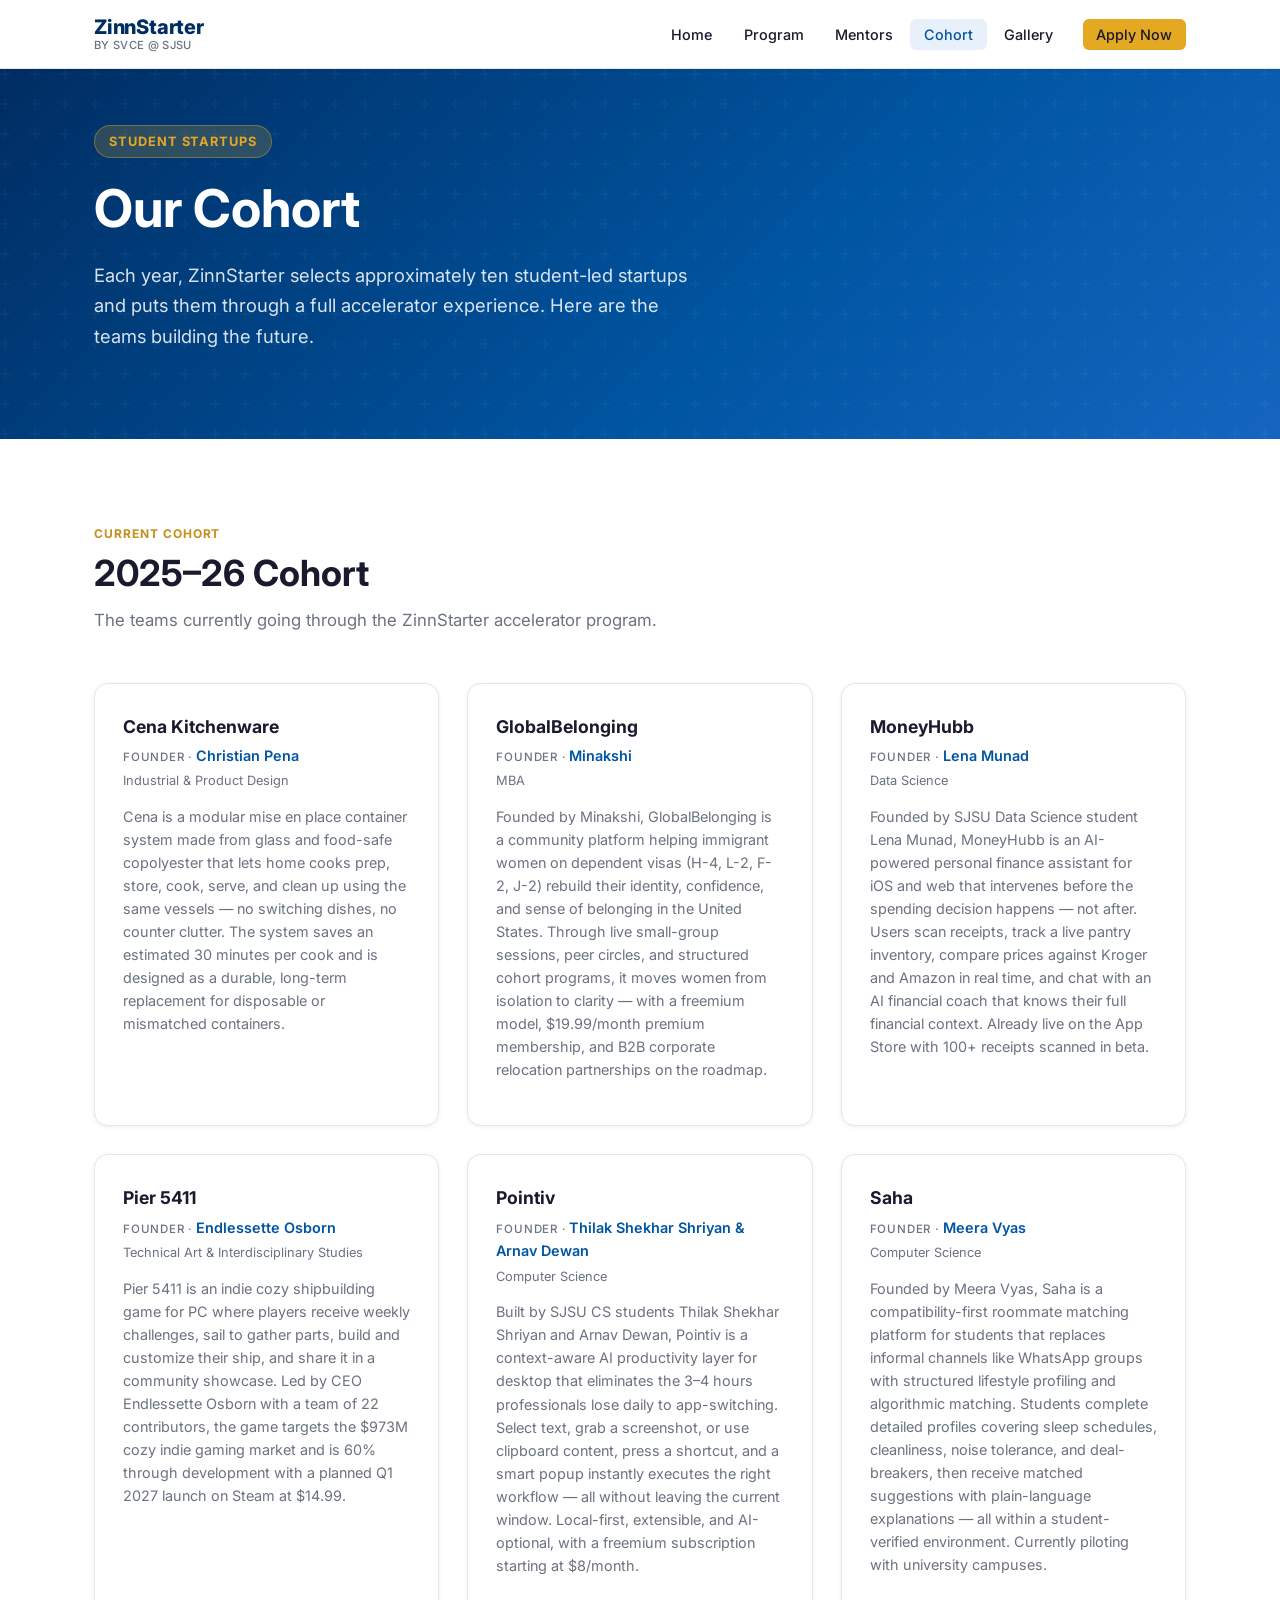
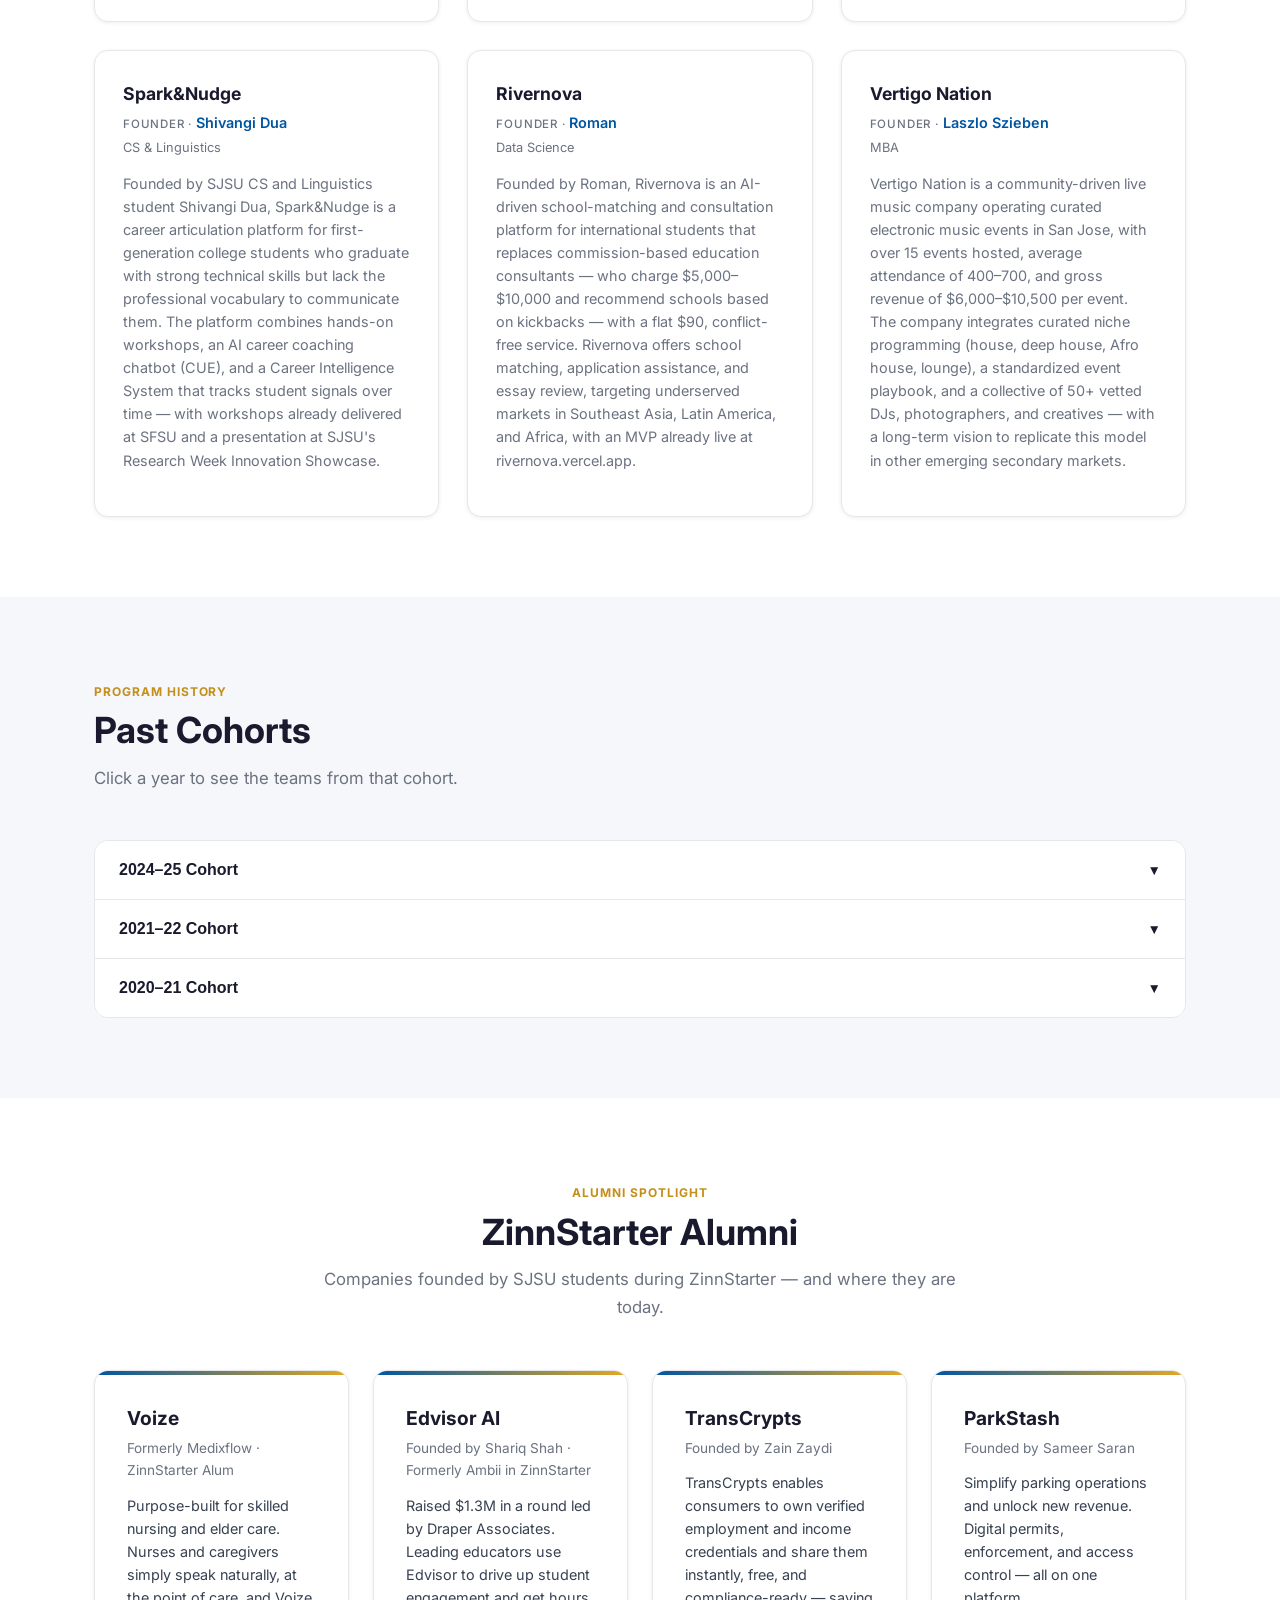
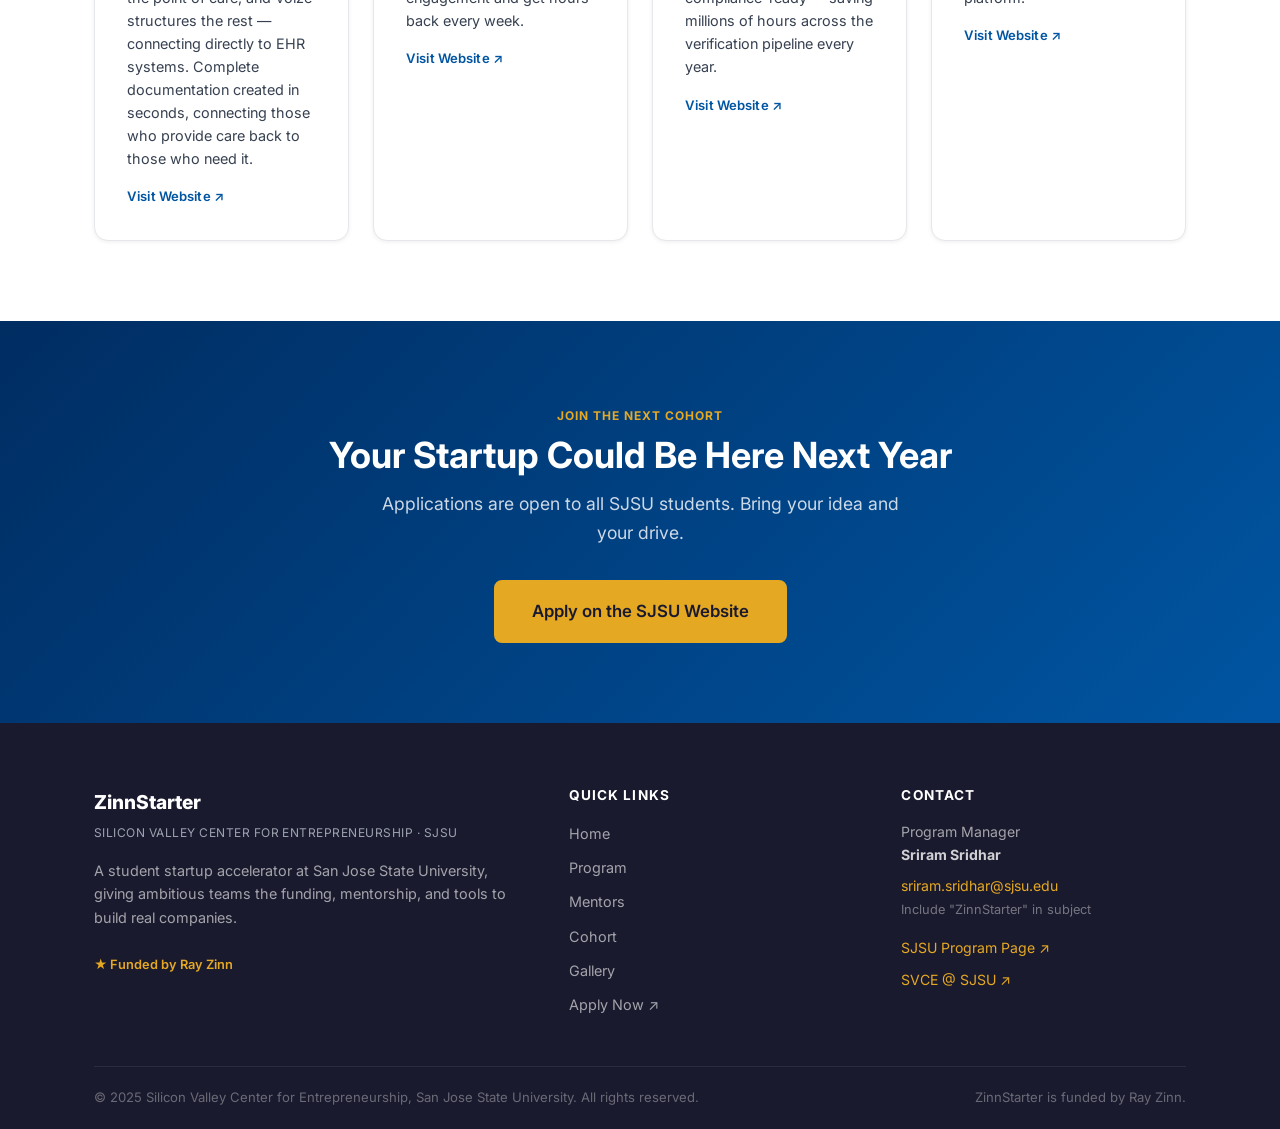
==== commit 0997997e: "Fill in real descriptions for all four alumni cards Added descriptions for Voize, Edvisor AI, TransC" ====
--- a/cohort.html
+++ b/cohort.html
@@ -232,28 +232,28 @@
         <div class="alumni-card">
           <div class="alumni-card__name">Voize</div>
           <div class="alumni-card__founder">Formerly Medixflow · ZinnStarter Alum</div>
-          <p class="alumni-card__desc">[VOIZE DESCRIPTION — 1–2 sentences about what the company does.]</p>
+          <p class="alumni-card__desc">Purpose-built for skilled nursing and elder care. Nurses and caregivers simply speak naturally, at the point of care, and Voize structures the rest — connecting directly to EHR systems. Complete documentation created in seconds, connecting those who provide care back to those who need it.</p>
           <a href="https://www.voize.ai/us" target="_blank" class="alumni-card__link">Visit Website ↗</a>
         </div>
 
         <div class="alumni-card">
           <div class="alumni-card__name">Edvisor AI</div>
           <div class="alumni-card__founder">Founded by Shariq Shah · Formerly Ambii in ZinnStarter</div>
-          <p class="alumni-card__desc">Raised $1.3M in a round led by Draper Associates. [EDVISOR DESCRIPTION — 1–2 sentences about what the company does.]</p>
+          <p class="alumni-card__desc">Raised $1.3M in a round led by Draper Associates. Leading educators use Edvisor to drive up student engagement and get hours back every week.</p>
           <a href="https://edvisor.ai/" target="_blank" class="alumni-card__link">Visit Website ↗</a>
         </div>
 
         <div class="alumni-card">
           <div class="alumni-card__name">TransCrypts</div>
-          <div class="alumni-card__founder">ZinnStarter Alum</div>
-          <p class="alumni-card__desc">[TRANSCRYPTS DESCRIPTION — 1–2 sentences about what the company does.]</p>
+          <div class="alumni-card__founder">Founded by Zain Zaydi</div>
+          <p class="alumni-card__desc">TransCrypts enables consumers to own verified employment and income credentials and share them instantly, free, and compliance-ready — saving millions of hours across the verification pipeline every year.</p>
           <a href="https://www.transcrypts.com/" target="_blank" class="alumni-card__link">Visit Website ↗</a>
         </div>
 
         <div class="alumni-card">
           <div class="alumni-card__name">ParkStash</div>
           <div class="alumni-card__founder">Founded by Sameer Saran</div>
-          <p class="alumni-card__desc">[PARKSTASH DESCRIPTION — 1–2 sentences about what the company does.]</p>
+          <p class="alumni-card__desc">Simplify parking operations and unlock new revenue. Digital permits, enforcement, and access control — all on one platform.</p>
           <a href="https://findparkstash.com/" target="_blank" class="alumni-card__link">Visit Website ↗</a>
         </div>
 
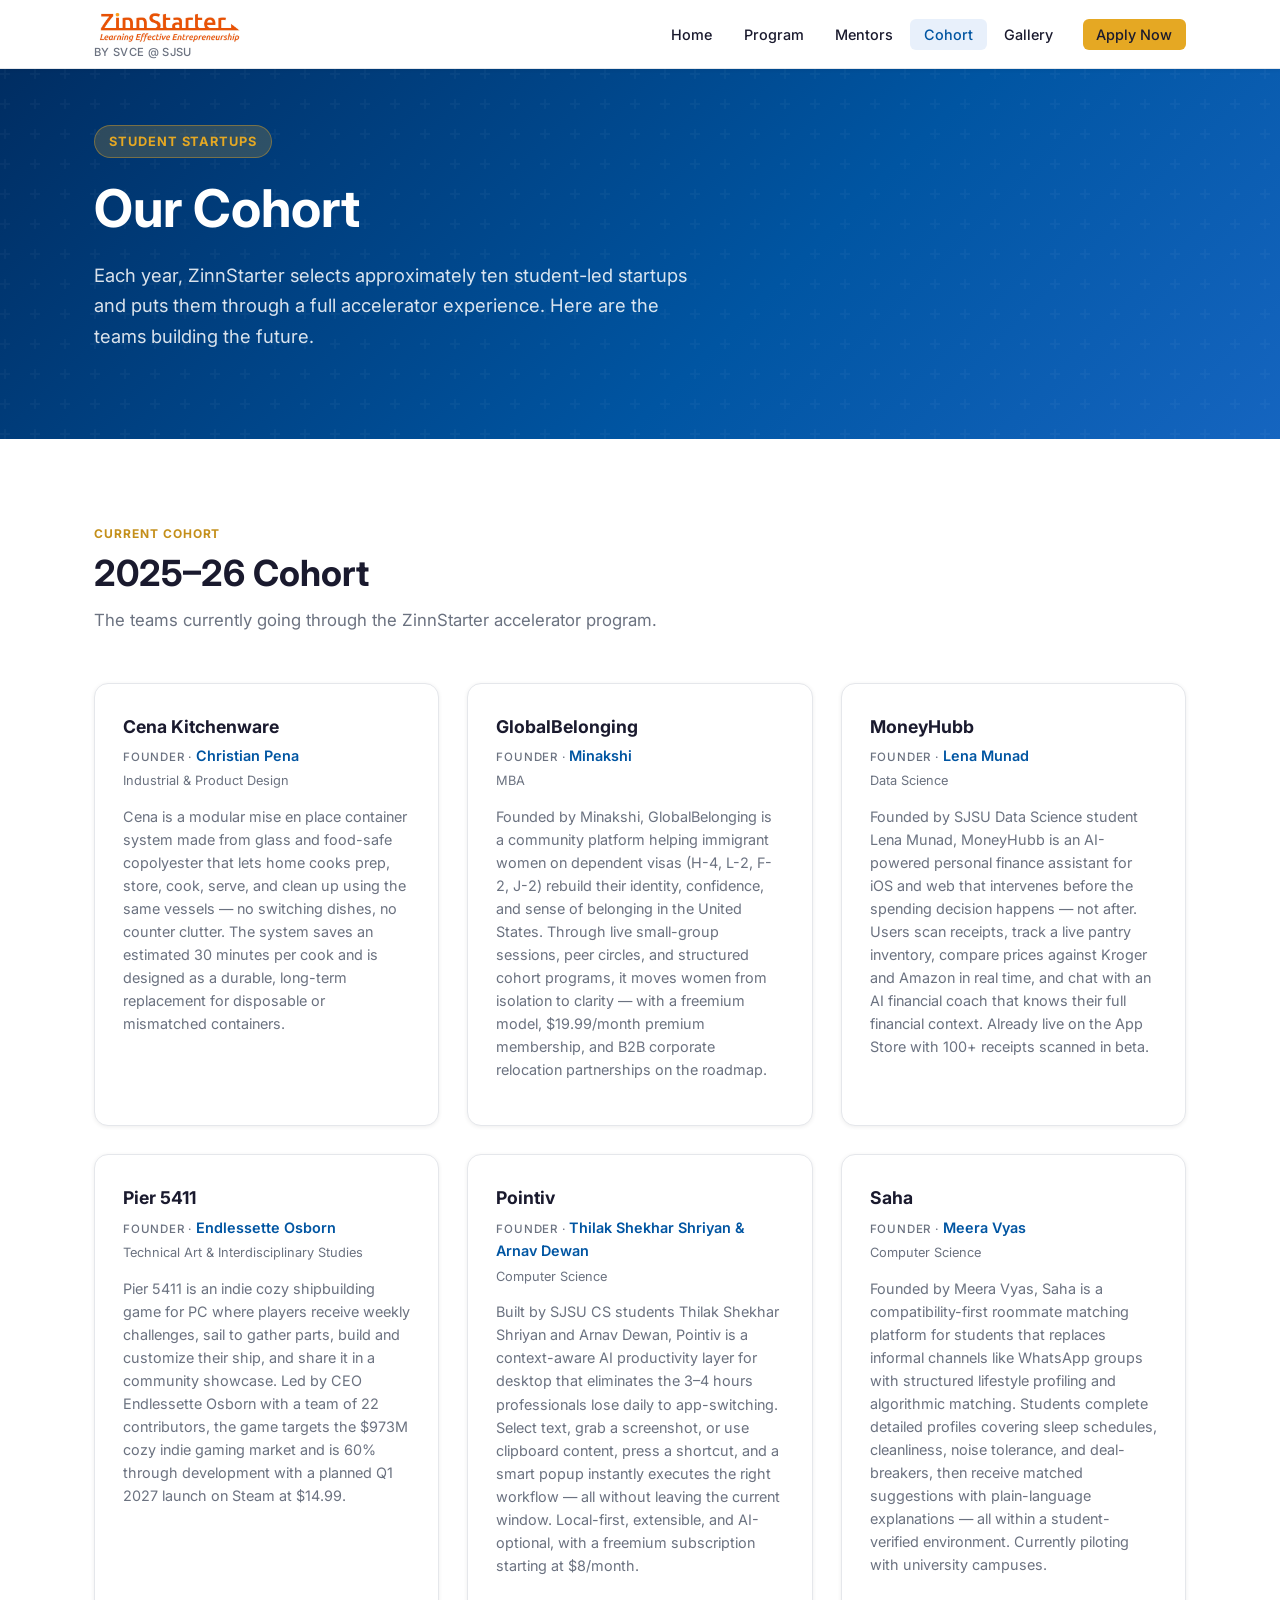
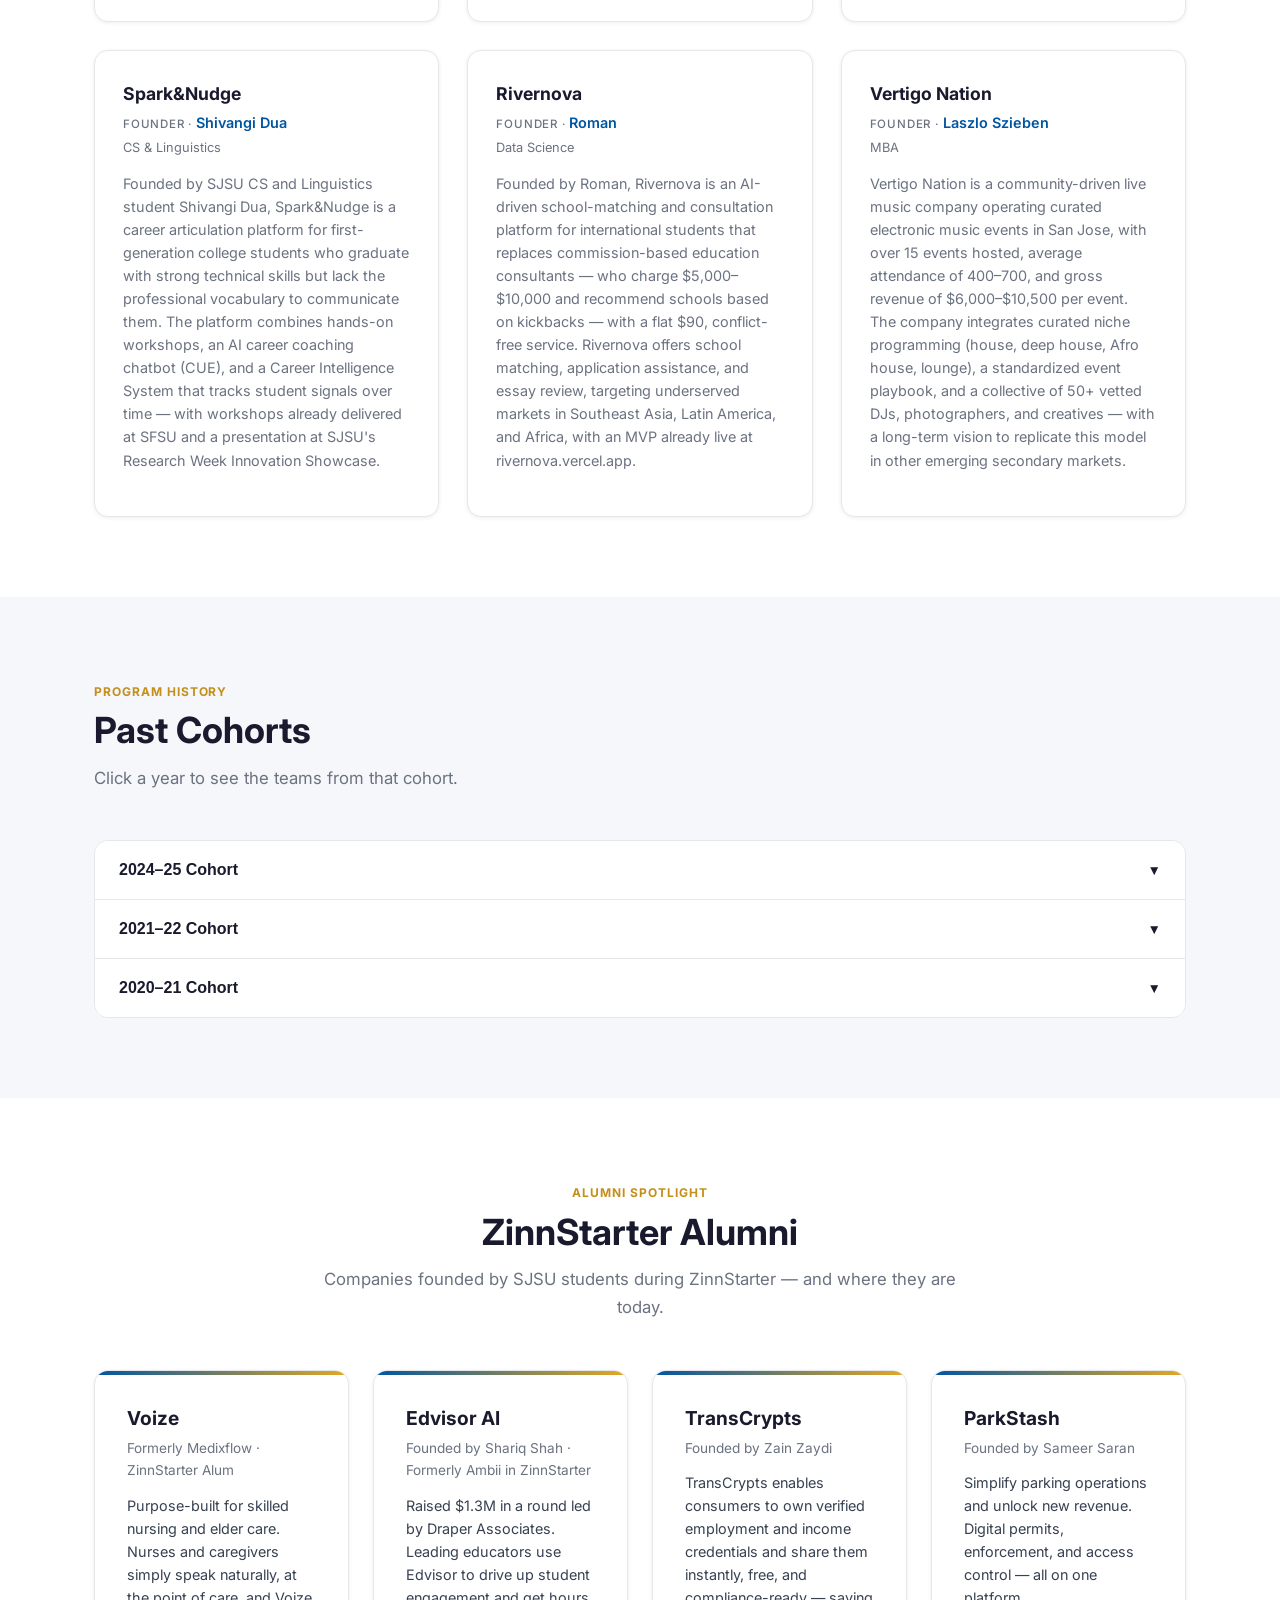
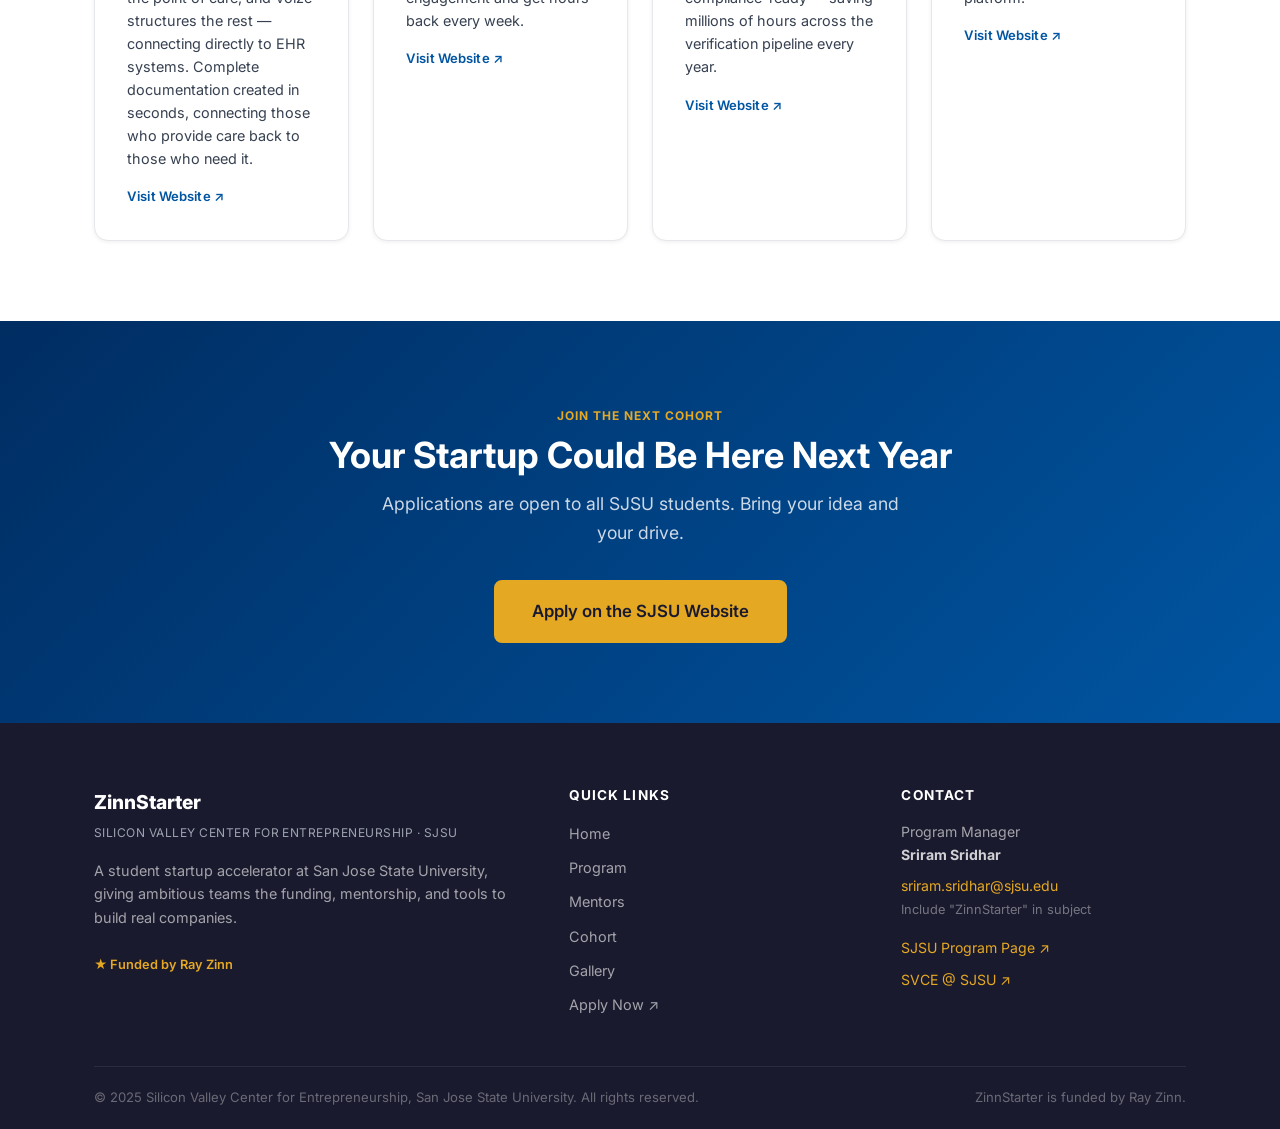
==== commit 03f6feaa: "Roll back hero gradient and add zinnstarter.jpg as nav logo image Restores the original blue gradien" ====
--- a/cohort.html
+++ b/cohort.html
@@ -19,7 +19,7 @@
     <div class="container">
       <div class="nav__inner">
         <a href="index.html" class="nav__logo">
-          <span class="nav__logo-name">ZinnStarter</span>
+          <img src="images/zinnstarter.jpg" alt="ZinnStarter" class="nav__logo-img">
           <span class="nav__logo-sub">by SVCE @ SJSU</span>
         </a>
         <ul class="nav__links">
--- a/css/styles.css
+++ b/css/styles.css
@@ -265,8 +265,15 @@
 .nav__logo {
   display: flex;
   flex-direction: column;
+  align-items: flex-start;
   line-height: 1.2;
   text-decoration: none;
+}
+
+.nav__logo-img {
+  height: 38px;
+  width: auto;
+  display: block;
 }
 
 .nav__logo-name {
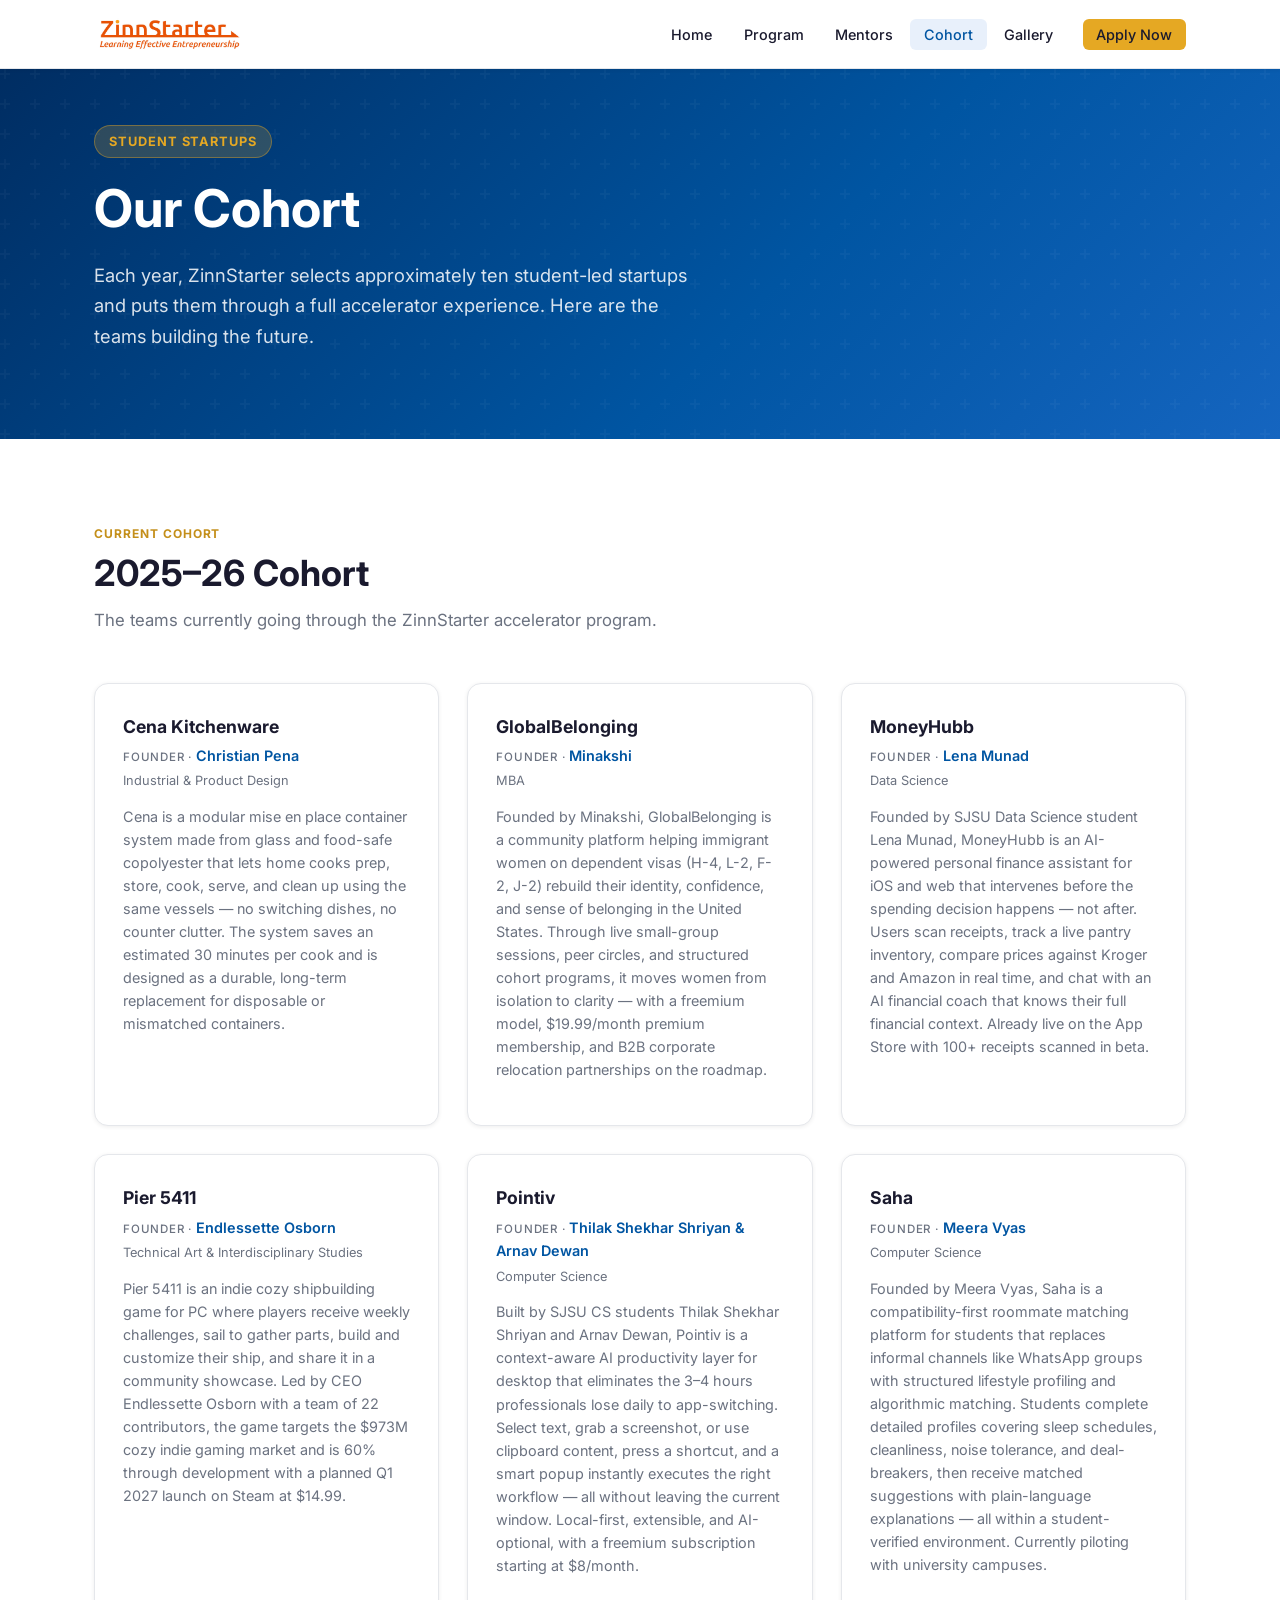
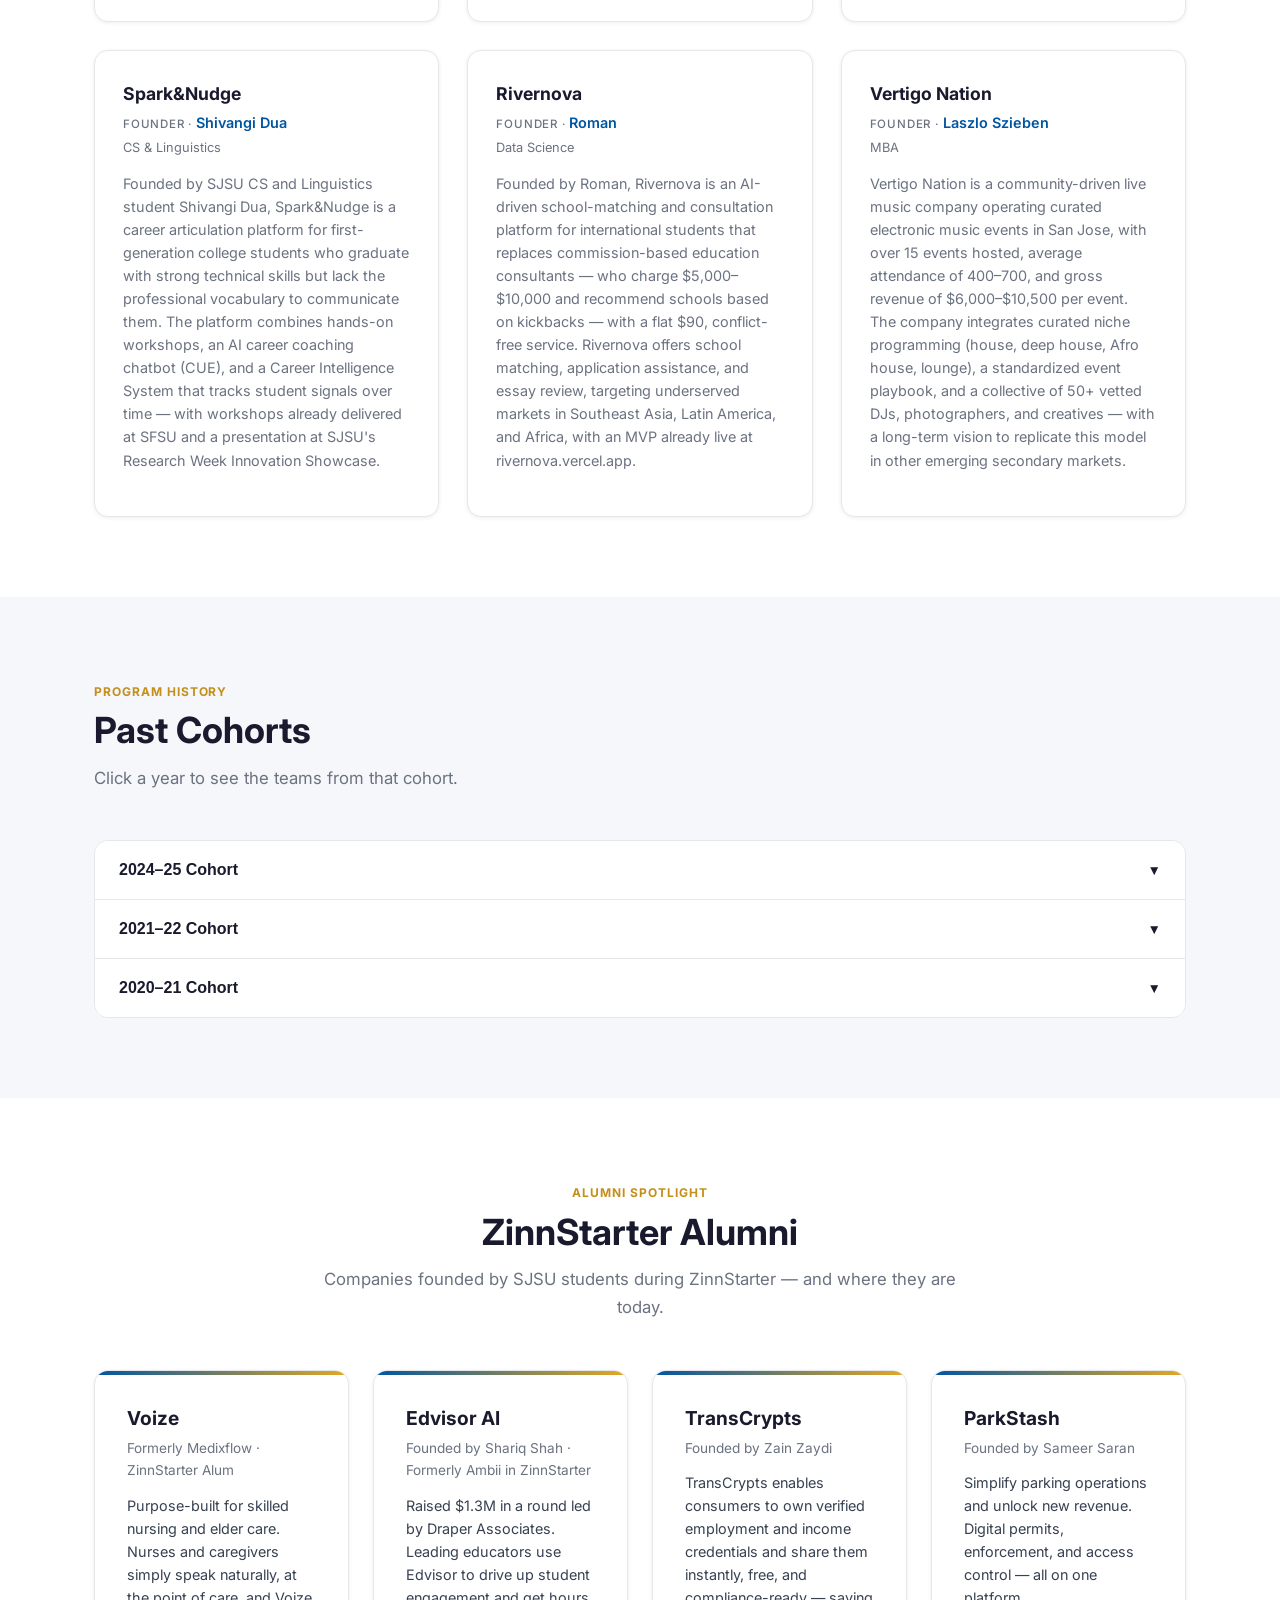
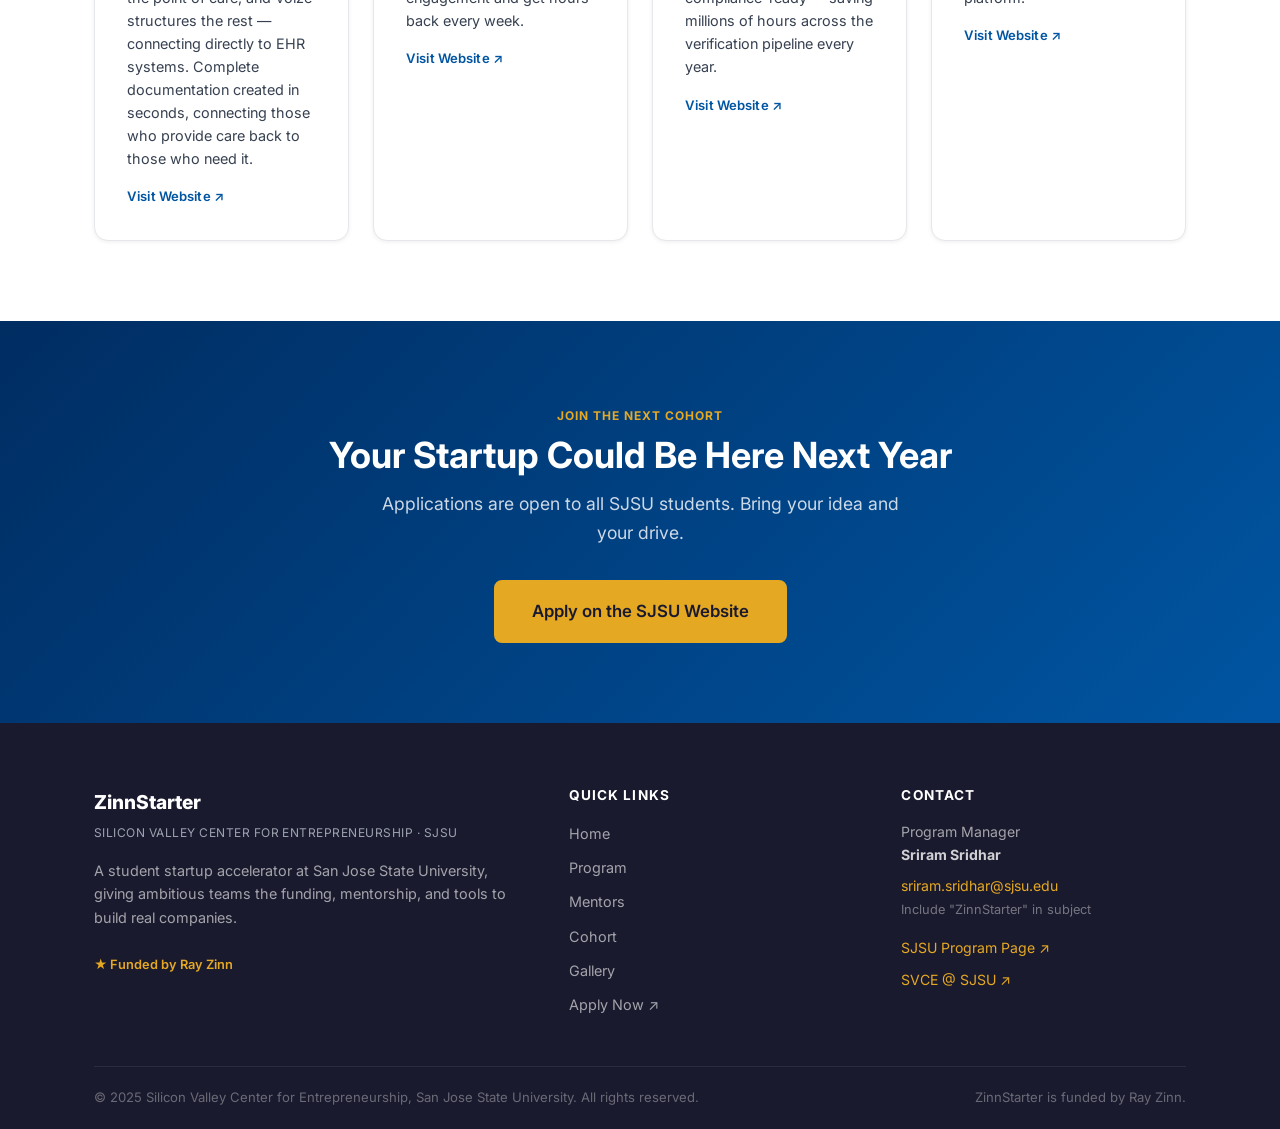
==== commit 34433f3a: "Remove 'by SVCE @ SJSU' subtext from nav logo Co-Authored-By: Claude Sonnet 4.6 <noreply@anthropic.c" ====
--- a/cohort.html
+++ b/cohort.html
@@ -20,7 +20,7 @@
       <div class="nav__inner">
         <a href="index.html" class="nav__logo">
           <img src="images/zinnstarter.jpg" alt="ZinnStarter" class="nav__logo-img">
-          <span class="nav__logo-sub">by SVCE @ SJSU</span>
+
         </a>
         <ul class="nav__links">
           <li><a href="index.html">Home</a></li>
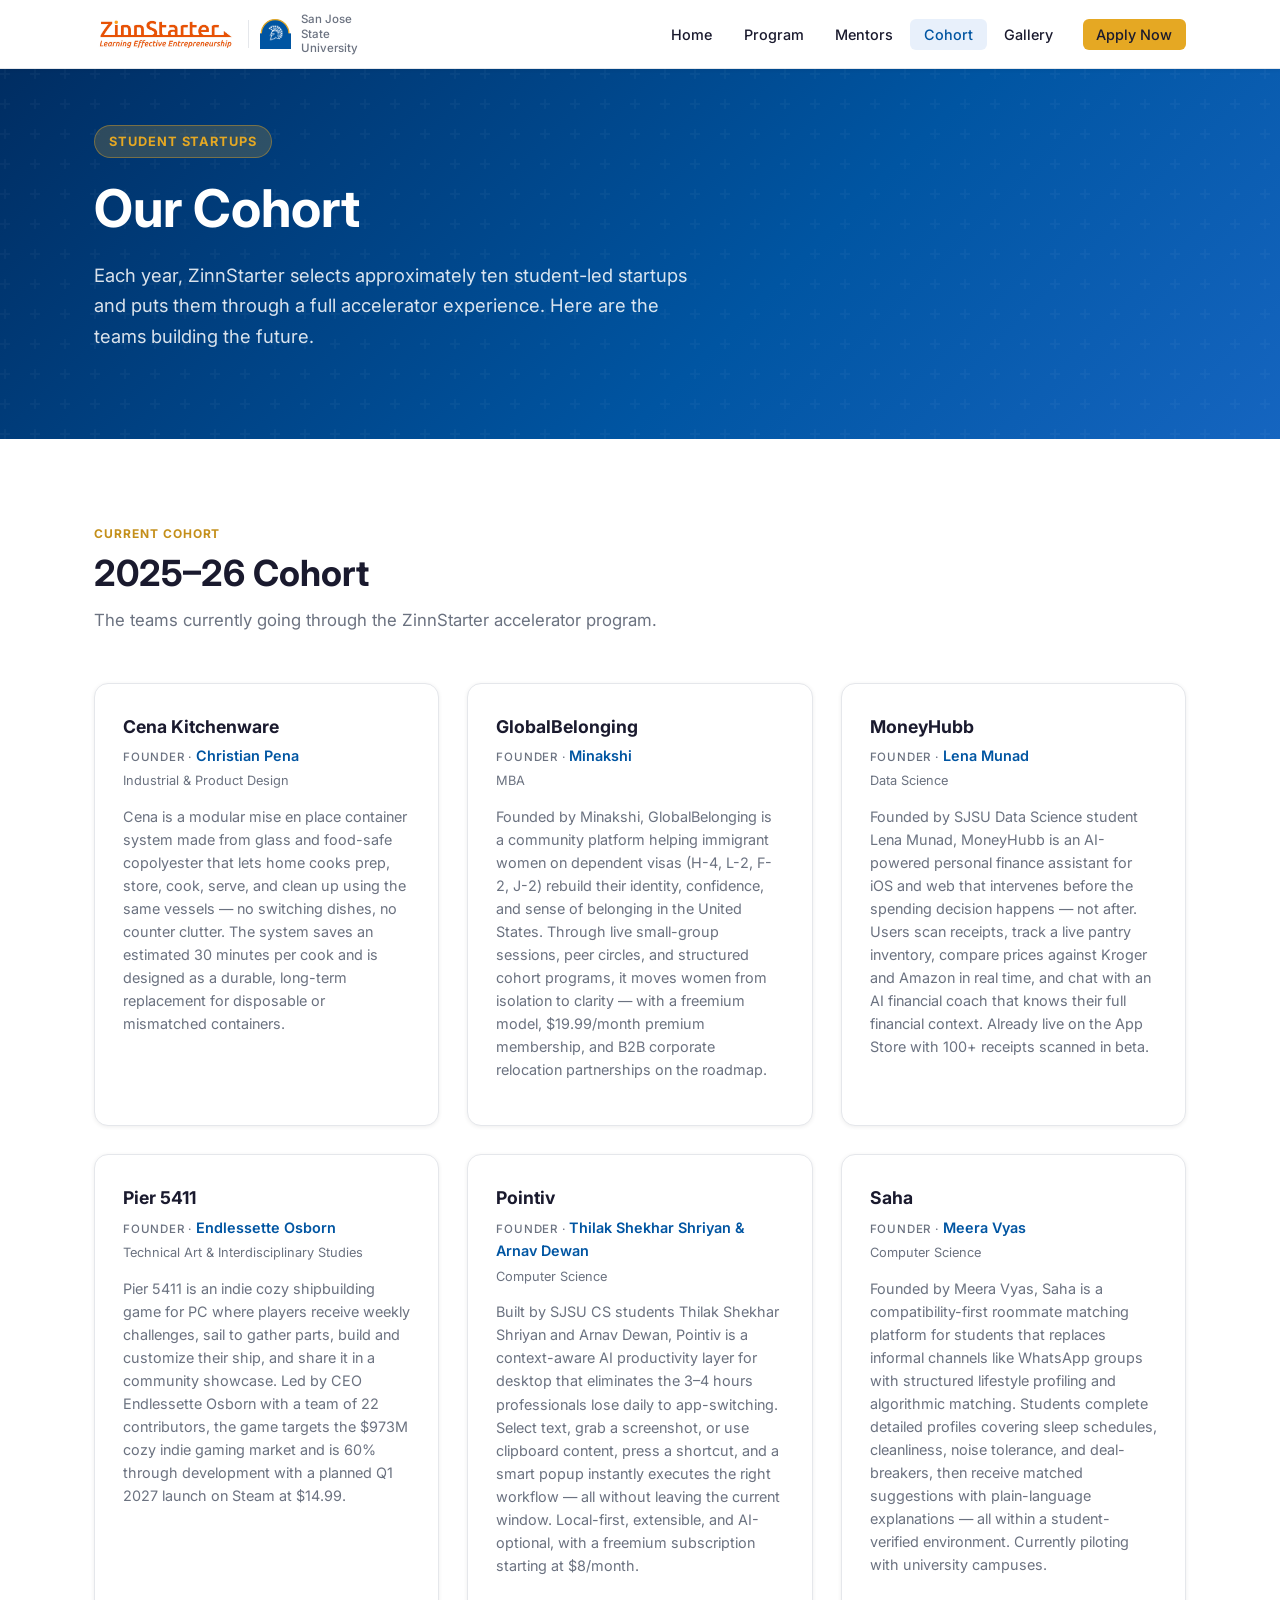
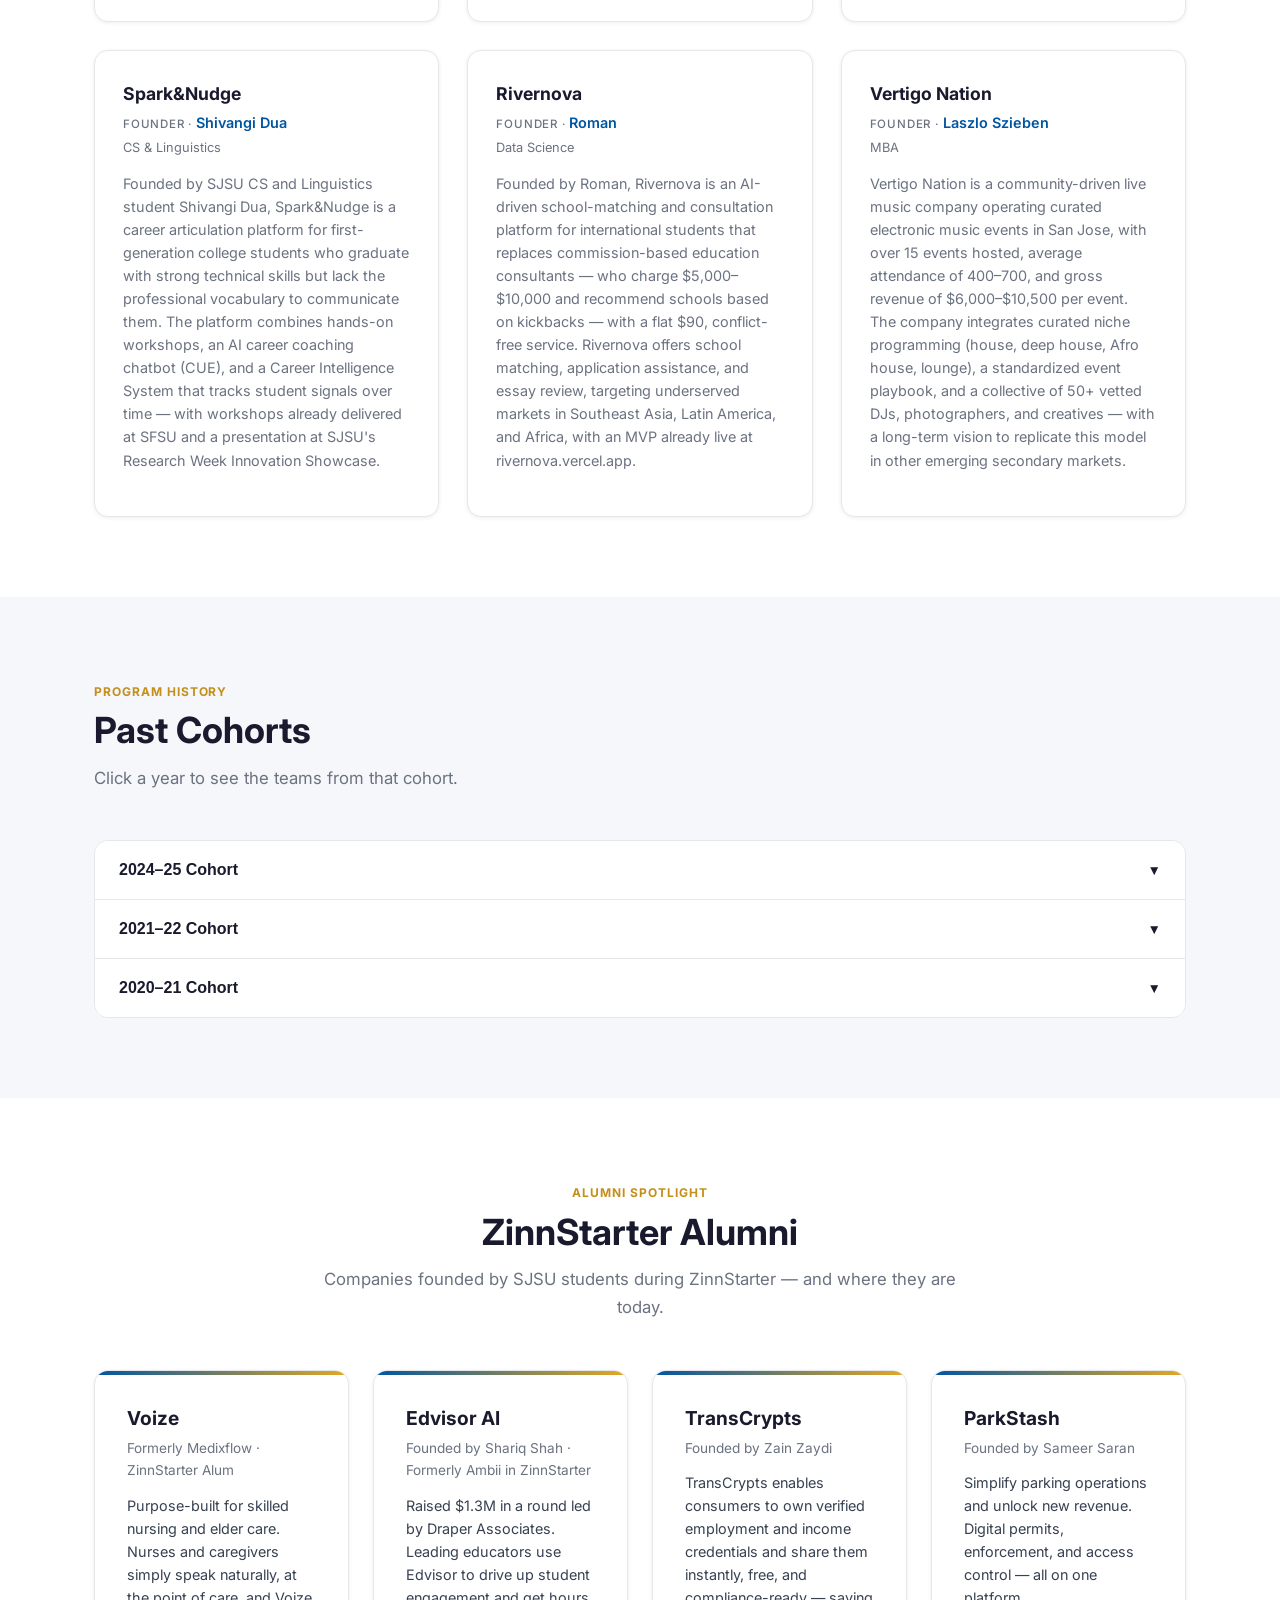
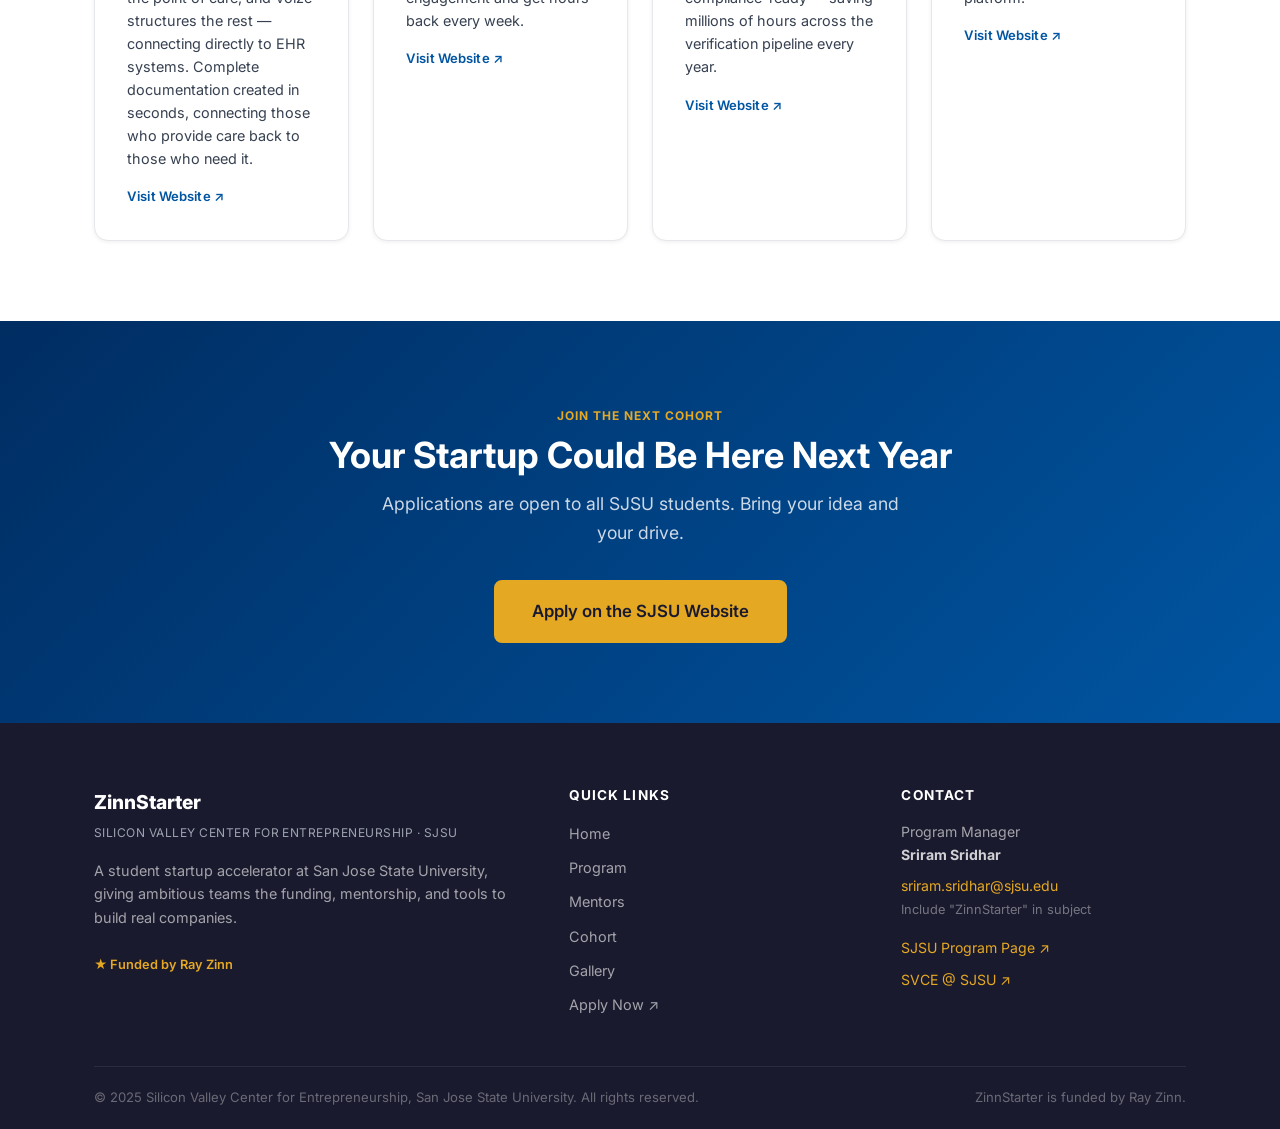
==== commit c64bb4da: "Add SJSU logo and university name to nav bar ZinnStarter logo → divider → SJSU emblem → "San Jose St" ====
--- a/cohort.html
+++ b/cohort.html
@@ -19,7 +19,7 @@
     <div class="container">
       <div class="nav__inner">
         <a href="index.html" class="nav__logo">
-          <img src="images/zinnstarter.jpg" alt="ZinnStarter" class="nav__logo-img">
+          <img src="images/zinnstarter.jpg" alt="ZinnStarter" class="nav__logo-img"><span class="nav__logo-divider"></span><img src="images/SJSU.svg" alt="SJSU" class="nav__logo-sjsu"><span class="nav__logo-university">San Jose State University</span>
 
         </a>
         <ul class="nav__links">
--- a/css/styles.css
+++ b/css/styles.css
@@ -264,16 +264,39 @@
 
 .nav__logo {
   display: flex;
-  flex-direction: column;
-  align-items: flex-start;
+  flex-direction: row;
+  align-items: center;
+  gap: 0.65rem;
   line-height: 1.2;
   text-decoration: none;
 }
 
 .nav__logo-img {
-  height: 38px;
+  height: 36px;
   width: auto;
   display: block;
+}
+
+.nav__logo-divider {
+  width: 1px;
+  height: 28px;
+  background: var(--border);
+  flex-shrink: 0;
+}
+
+.nav__logo-sjsu {
+  height: 30px;
+  width: auto;
+  display: block;
+  flex-shrink: 0;
+}
+
+.nav__logo-university {
+  font-size: 0.72rem;
+  font-weight: 500;
+  color: var(--gray);
+  line-height: 1.3;
+  max-width: 80px;
 }
 
 .nav__logo-name {
@@ -1267,6 +1290,10 @@
     display: none;
   }
 
+  .nav__logo-university {
+    display: none;
+  }
+
   .nav__hamburger {
     display: flex;
   }
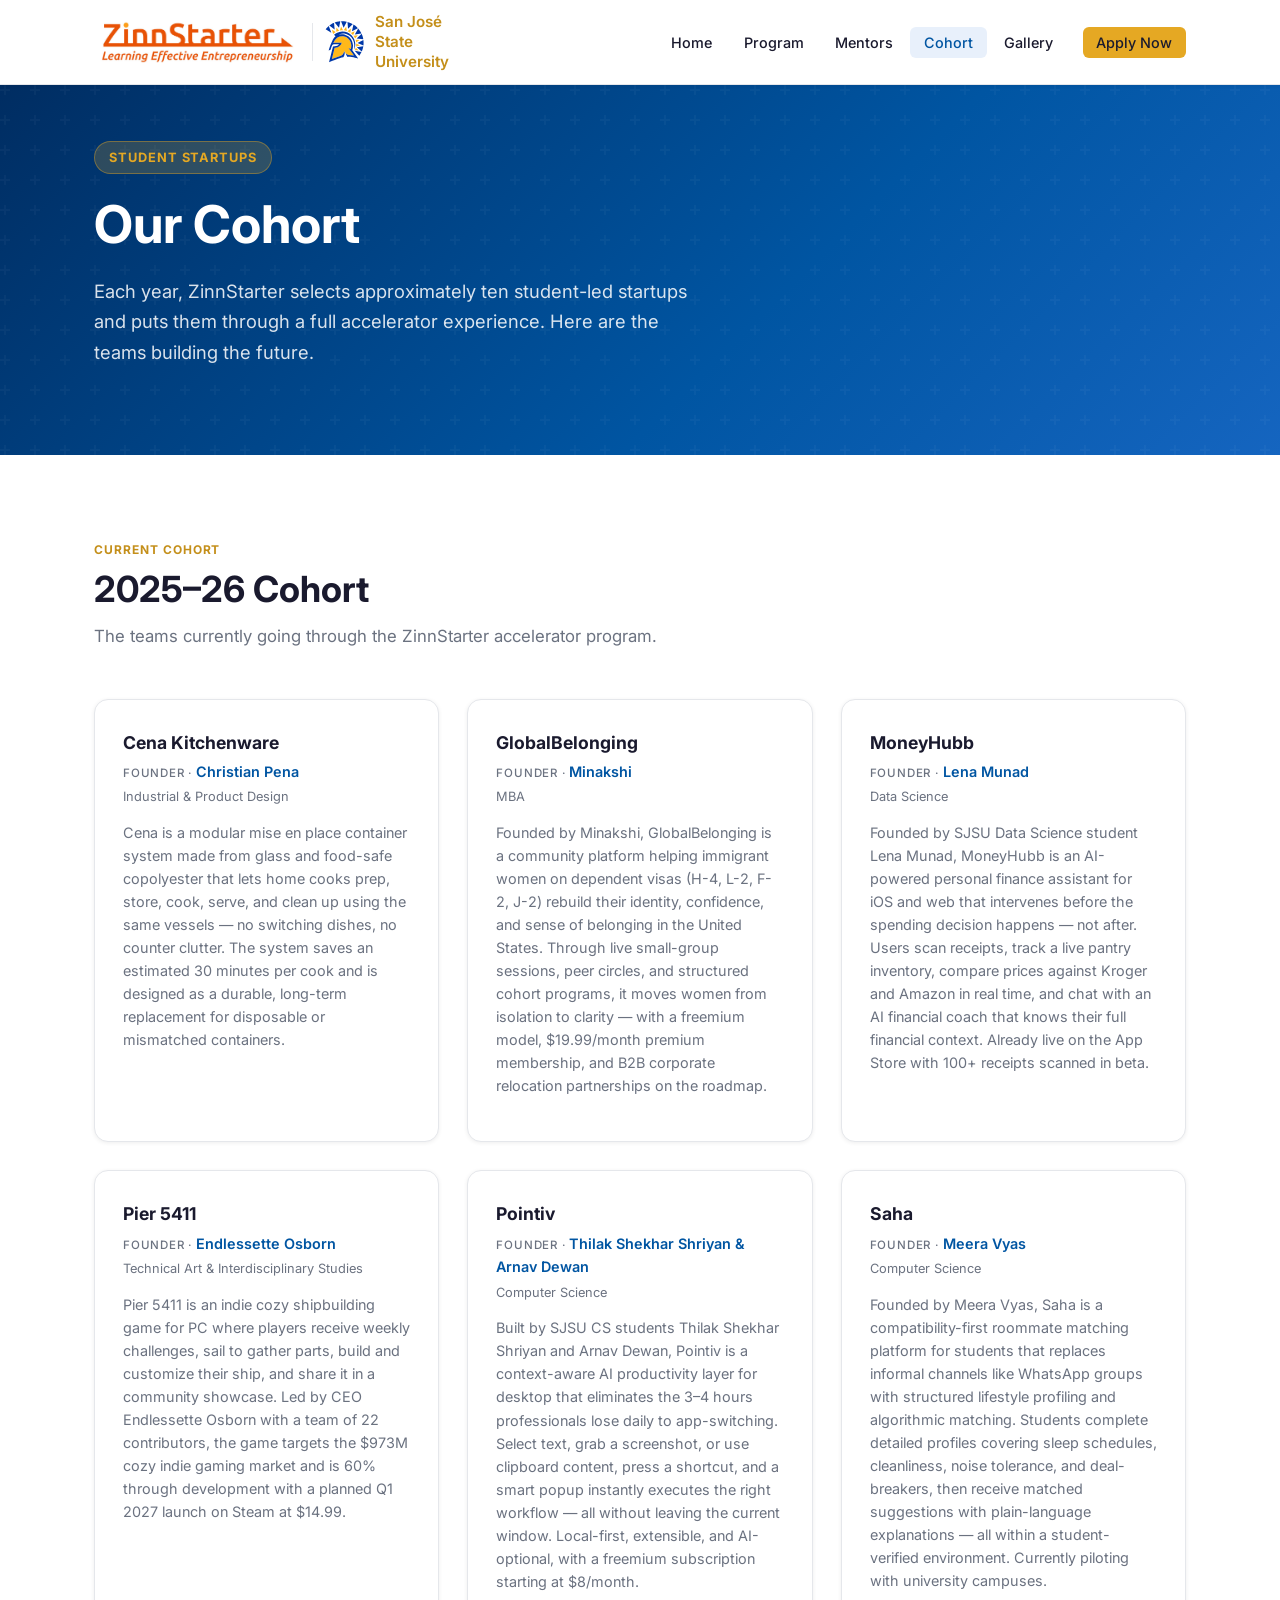
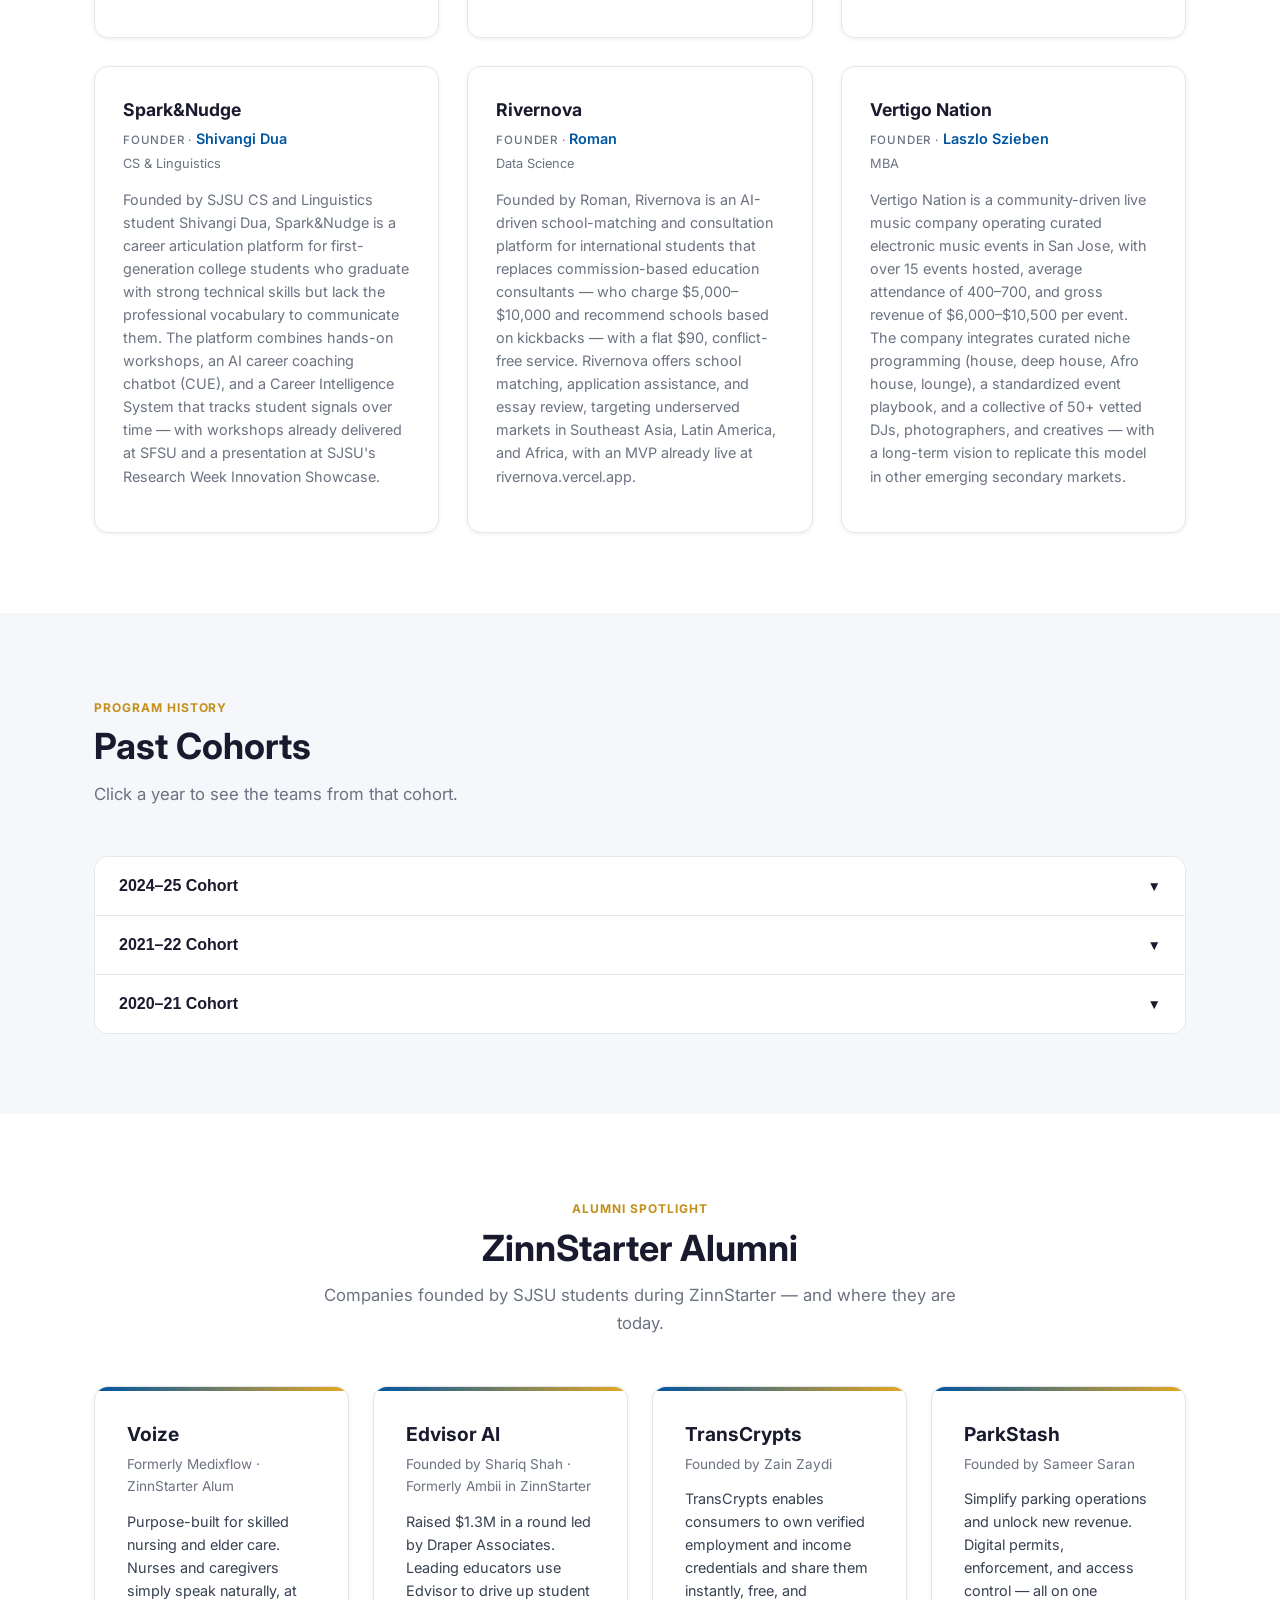
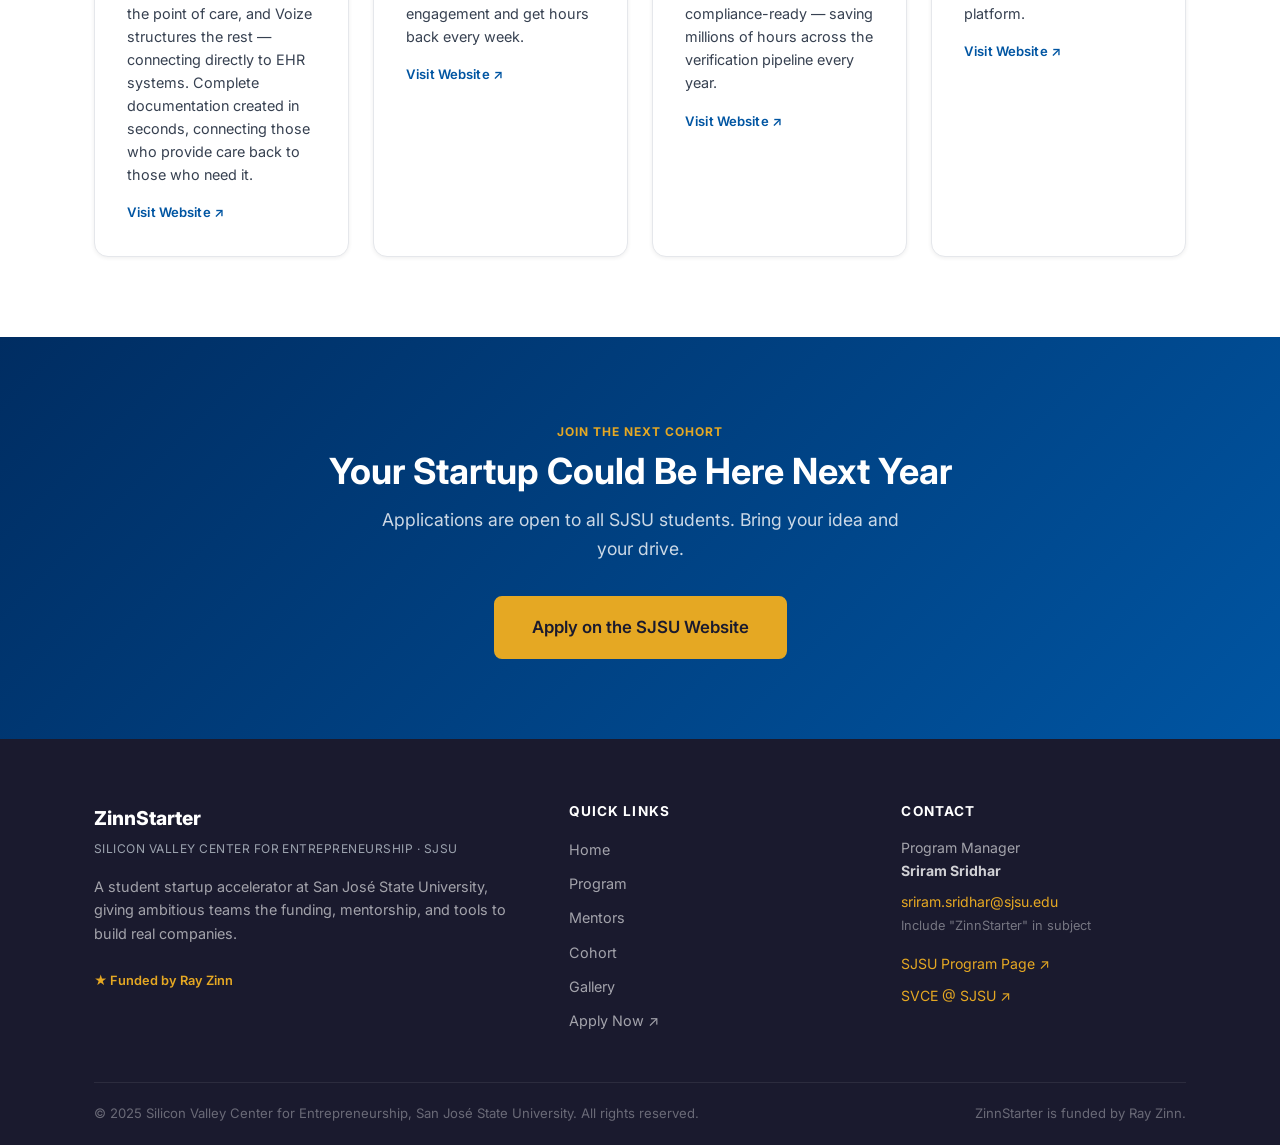
==== commit 4024b87d: "Larger nav bar and logos, fix José accent - Nav height 68px → 84px - ZinnStarter logo 36px → 52px, S" ====
--- a/cohort.html
+++ b/cohort.html
@@ -19,7 +19,7 @@
     <div class="container">
       <div class="nav__inner">
         <a href="index.html" class="nav__logo">
-          <img src="images/zinnstarter.jpg" alt="ZinnStarter" class="nav__logo-img"><span class="nav__logo-divider"></span><img src="images/SJSU.svg" alt="SJSU" class="nav__logo-sjsu"><span class="nav__logo-university">San Jose State University</span>
+          <img src="images/zinnstarter.jpg" alt="ZinnStarter" class="nav__logo-img"><span class="nav__logo-divider"></span><img src="images/SJSU.svg" alt="SJSU" class="nav__logo-sjsu"><span class="nav__logo-university">San Jos&eacute; State University</span>
 
         </a>
         <ul class="nav__links">
@@ -282,7 +282,7 @@
         <div>
           <span class="footer__logo-name">ZinnStarter</span>
           <span class="footer__logo-sub">Silicon Valley Center for Entrepreneurship · SJSU</span>
-          <p class="footer__tagline">A student startup accelerator at San Jose State University, giving ambitious teams the funding, mentorship, and tools to build real companies.</p>
+          <p class="footer__tagline">A student startup accelerator at San Jos&eacute; State University, giving ambitious teams the funding, mentorship, and tools to build real companies.</p>
           <span class="footer__funded">★ Funded by Ray Zinn</span>
         </div>
         <div>
@@ -305,7 +305,7 @@
         </div>
       </div>
       <div class="footer__bottom">
-        <span>&copy; 2025 Silicon Valley Center for Entrepreneurship, San Jose State University. All rights reserved.</span>
+        <span>&copy; 2025 Silicon Valley Center for Entrepreneurship, San Jos&eacute; State University. All rights reserved.</span>
         <span>ZinnStarter is funded by Ray Zinn.</span>
       </div>
     </div>
--- a/css/styles.css
+++ b/css/styles.css
@@ -259,7 +259,7 @@
   display: flex;
   align-items: center;
   justify-content: space-between;
-  height: 68px;
+  height: 84px;
 }
 
 .nav__logo {
@@ -272,31 +272,31 @@
 }
 
 .nav__logo-img {
-  height: 36px;
+  height: 52px;
   width: auto;
   display: block;
 }
 
 .nav__logo-divider {
   width: 1px;
-  height: 28px;
+  height: 38px;
   background: var(--border);
   flex-shrink: 0;
 }
 
 .nav__logo-sjsu {
-  height: 30px;
+  height: 44px;
   width: auto;
   display: block;
   flex-shrink: 0;
 }
 
 .nav__logo-university {
-  font-size: 0.72rem;
-  font-weight: 500;
-  color: var(--gray);
+  font-size: 0.95rem;
+  font-weight: 600;
+  color: var(--gold-dark);
   line-height: 1.3;
-  max-width: 80px;
+  max-width: 100px;
 }
 
 .nav__logo-name {
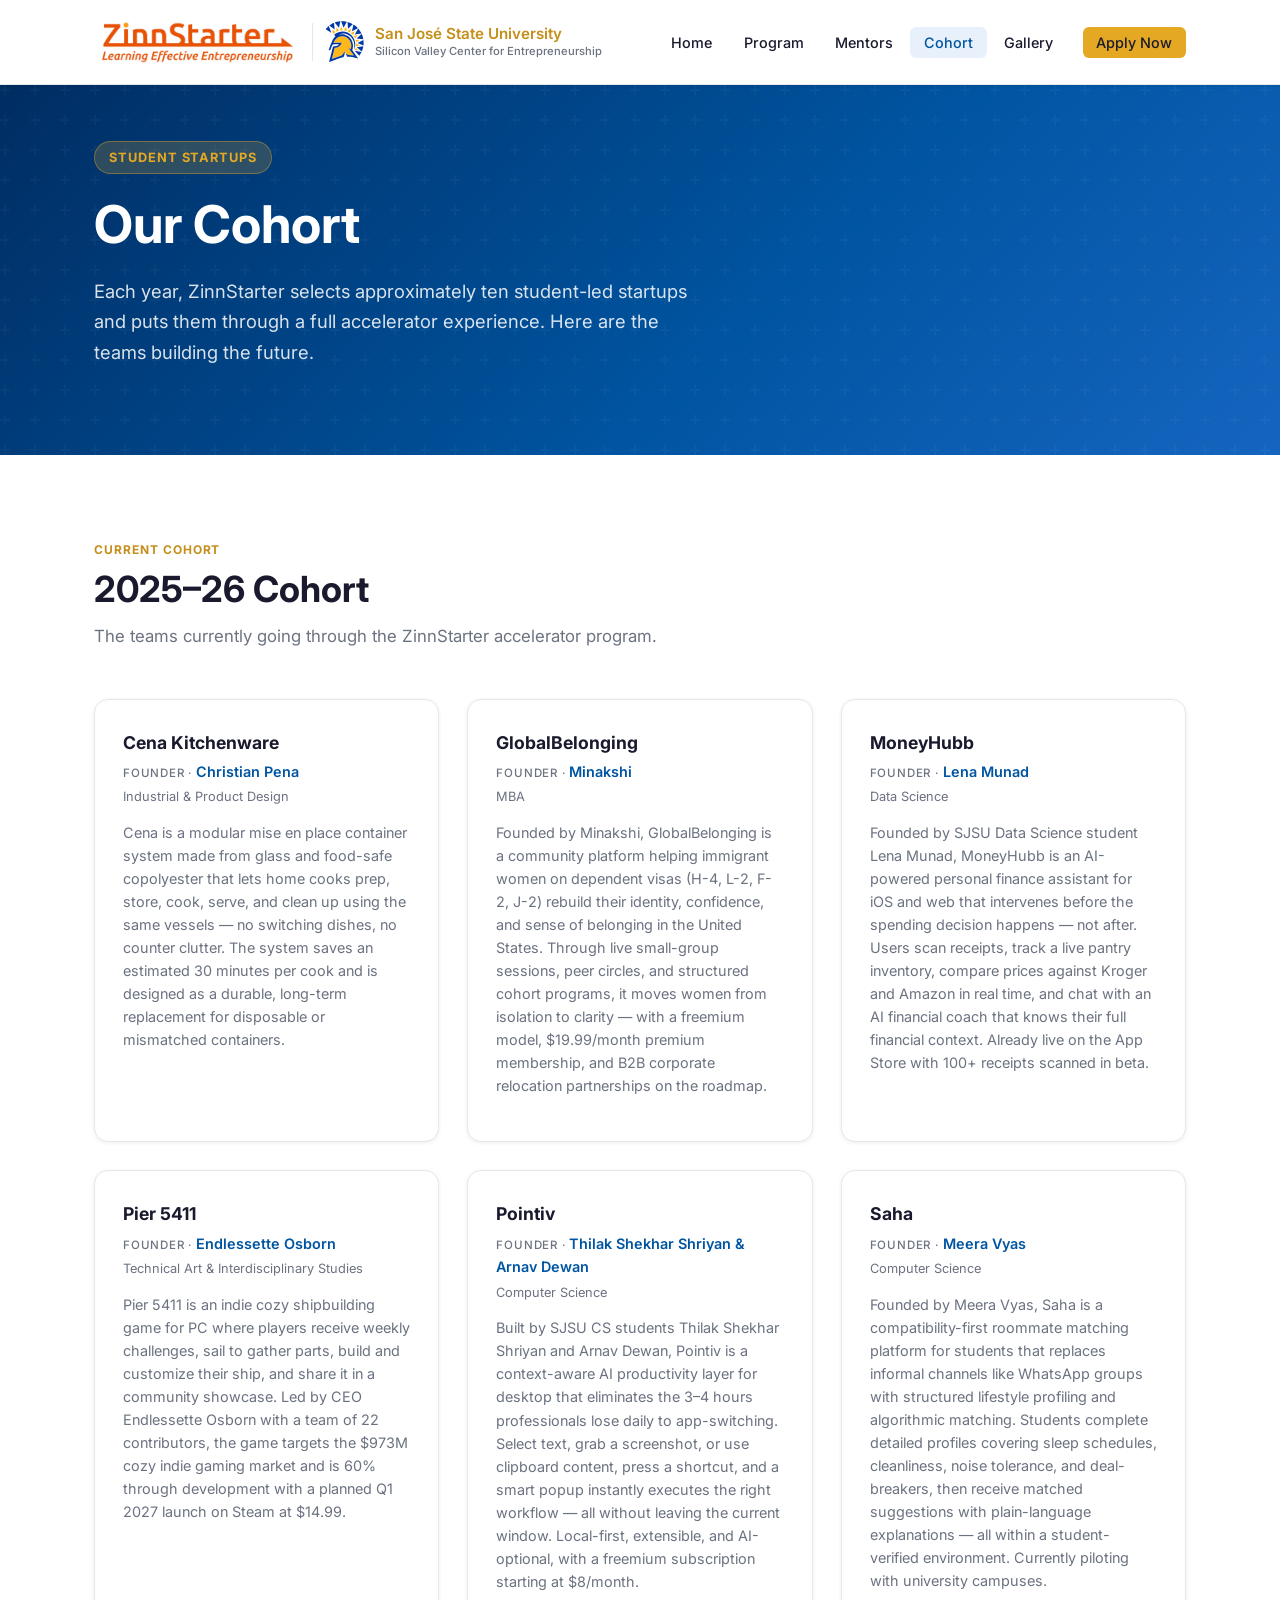
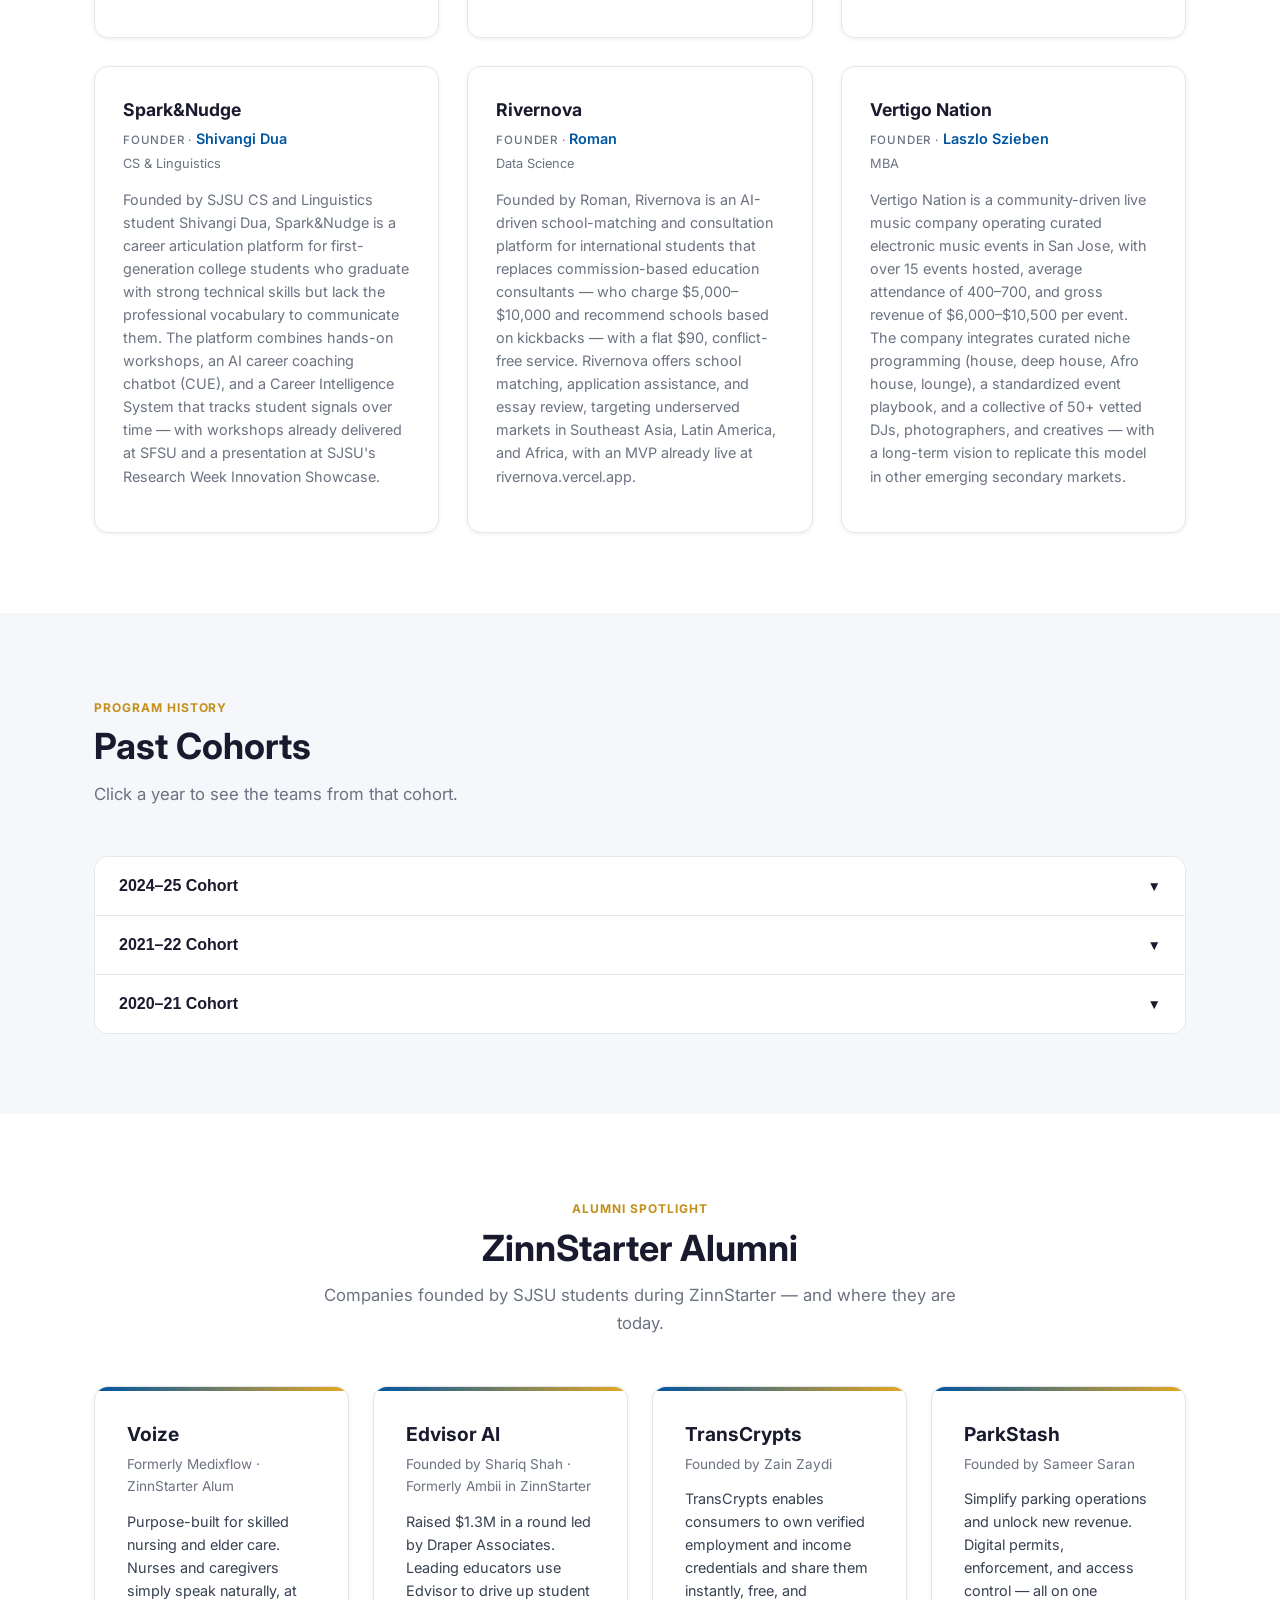
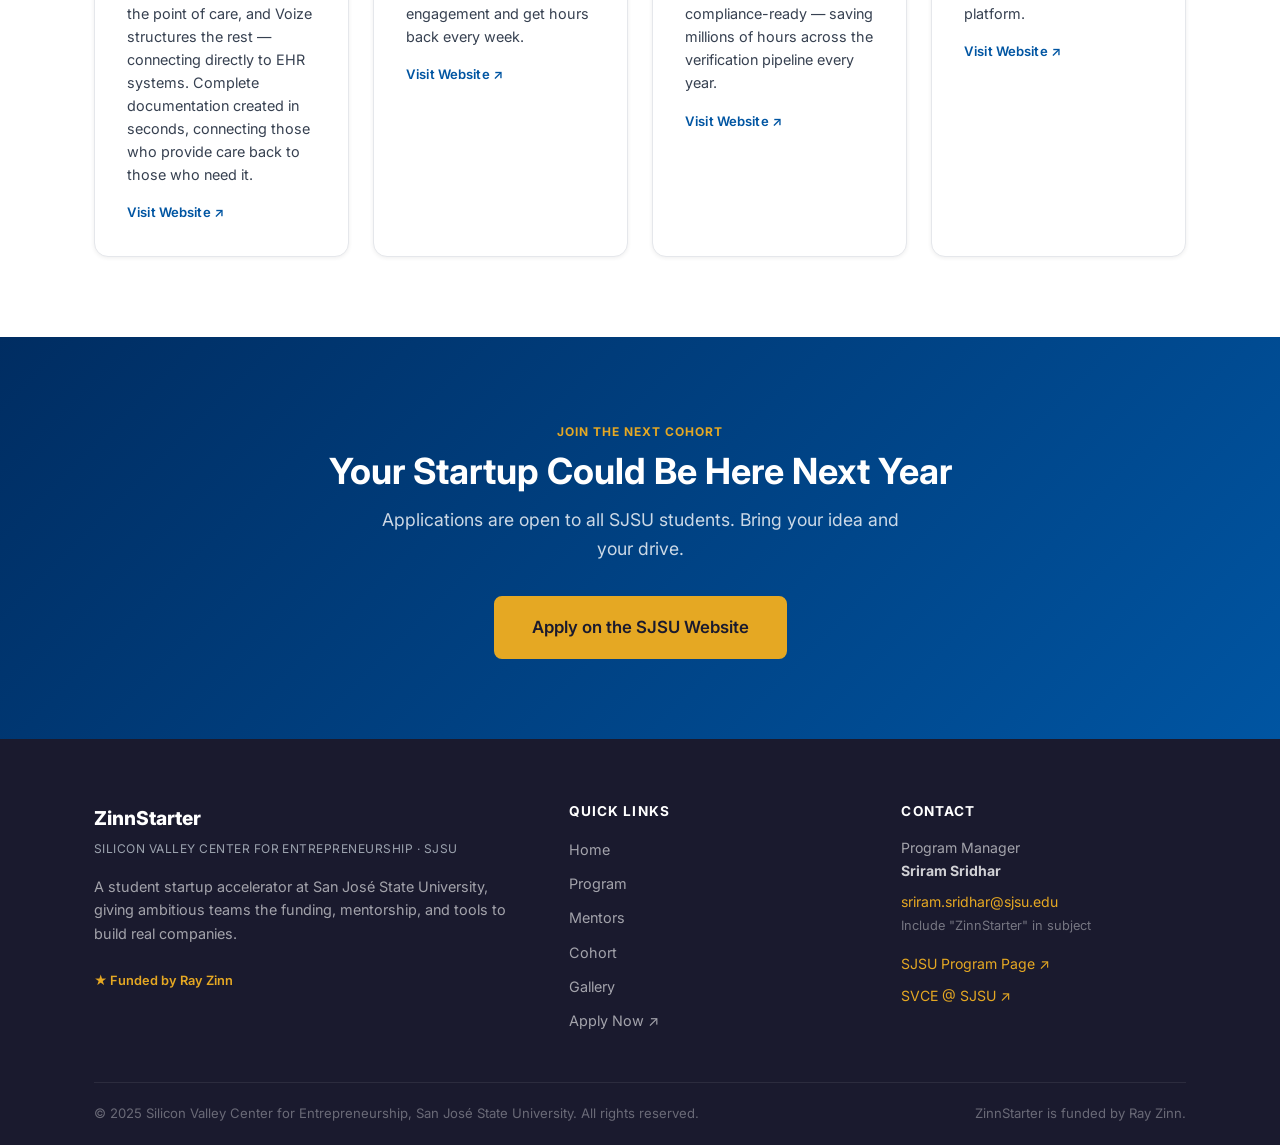
==== commit a24f9c5c: "Add Silicon Valley Center for Entrepreneurship to nav bar Stacks as a second line under San José Sta" ====
--- a/cohort.html
+++ b/cohort.html
@@ -19,7 +19,7 @@
     <div class="container">
       <div class="nav__inner">
         <a href="index.html" class="nav__logo">
-          <img src="images/zinnstarter.jpg" alt="ZinnStarter" class="nav__logo-img"><span class="nav__logo-divider"></span><img src="images/SJSU.svg" alt="SJSU" class="nav__logo-sjsu"><span class="nav__logo-university">San Jos&eacute; State University</span>
+          <img src="images/zinnstarter.jpg" alt="ZinnStarter" class="nav__logo-img"><span class="nav__logo-divider"></span><img src="images/SJSU.svg" alt="SJSU" class="nav__logo-sjsu"><span class="nav__logo-text"><span class="nav__logo-university">San Jos&eacute; State University</span><span class="nav__logo-svce">Silicon Valley Center for Entrepreneurship</span></span>
 
         </a>
         <ul class="nav__links">
--- a/css/styles.css
+++ b/css/styles.css
@@ -291,12 +291,24 @@
   flex-shrink: 0;
 }
 
+.nav__logo-text {
+  display: flex;
+  flex-direction: column;
+  gap: 0.1rem;
+}
+
 .nav__logo-university {
   font-size: 0.95rem;
   font-weight: 600;
   color: var(--gold-dark);
-  line-height: 1.3;
-  max-width: 100px;
+  line-height: 1.2;
+}
+
+.nav__logo-svce {
+  font-size: 0.7rem;
+  font-weight: 500;
+  color: var(--gray);
+  line-height: 1.2;
 }
 
 .nav__logo-name {
@@ -1290,7 +1302,7 @@
     display: none;
   }
 
-  .nav__logo-university {
+  .nav__logo-text {
     display: none;
   }
 
